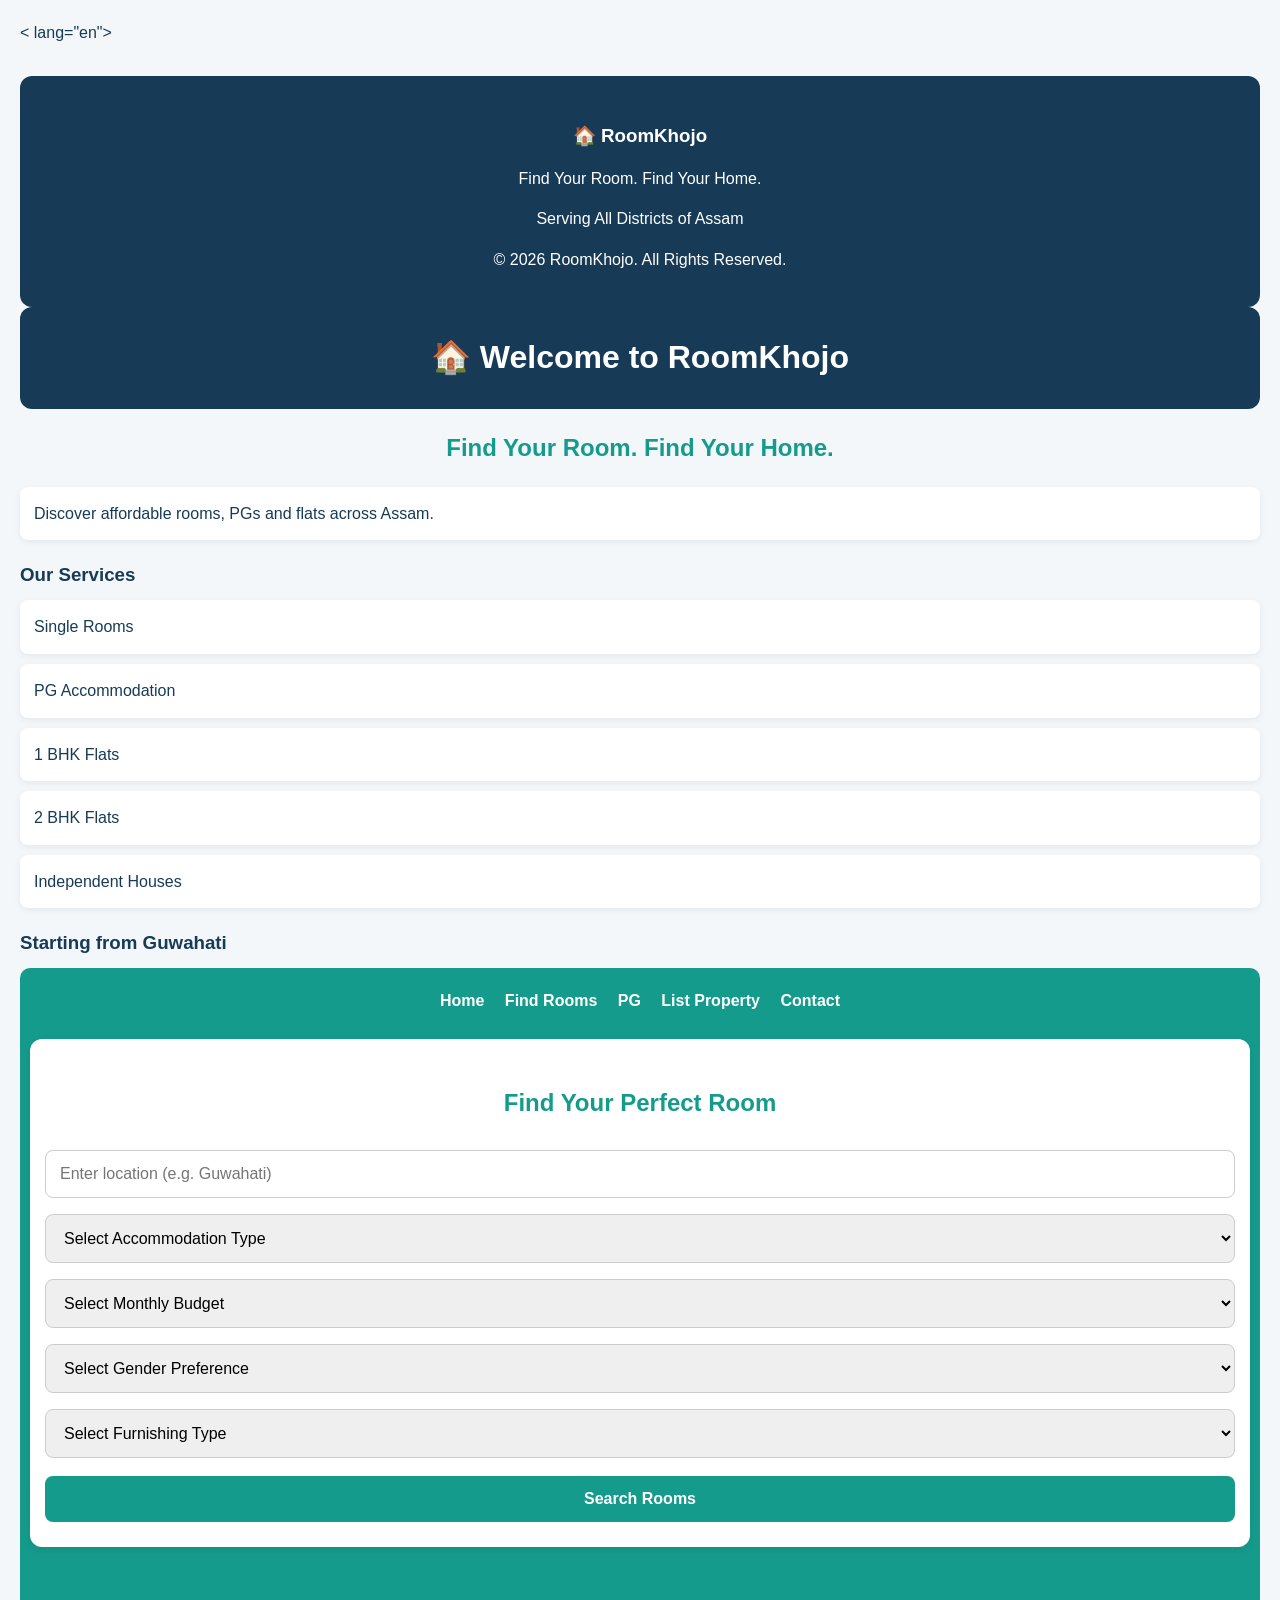
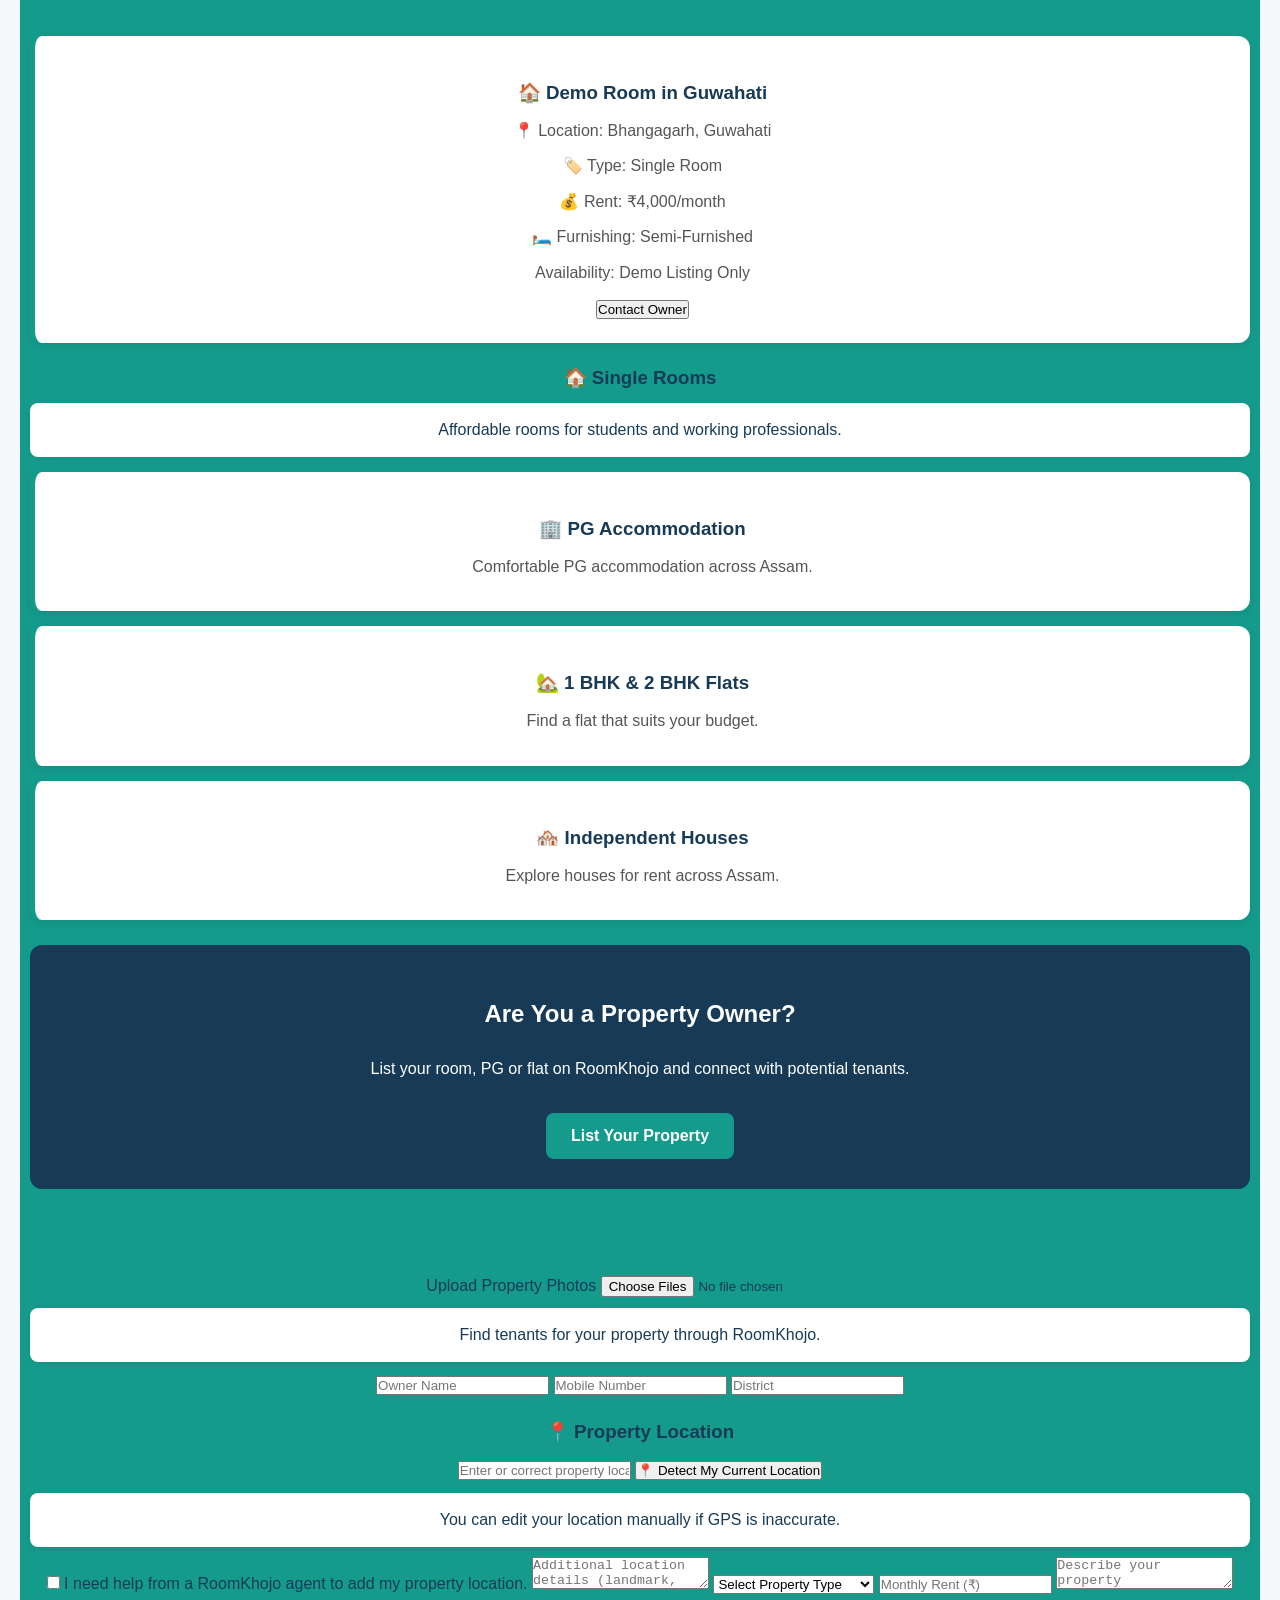
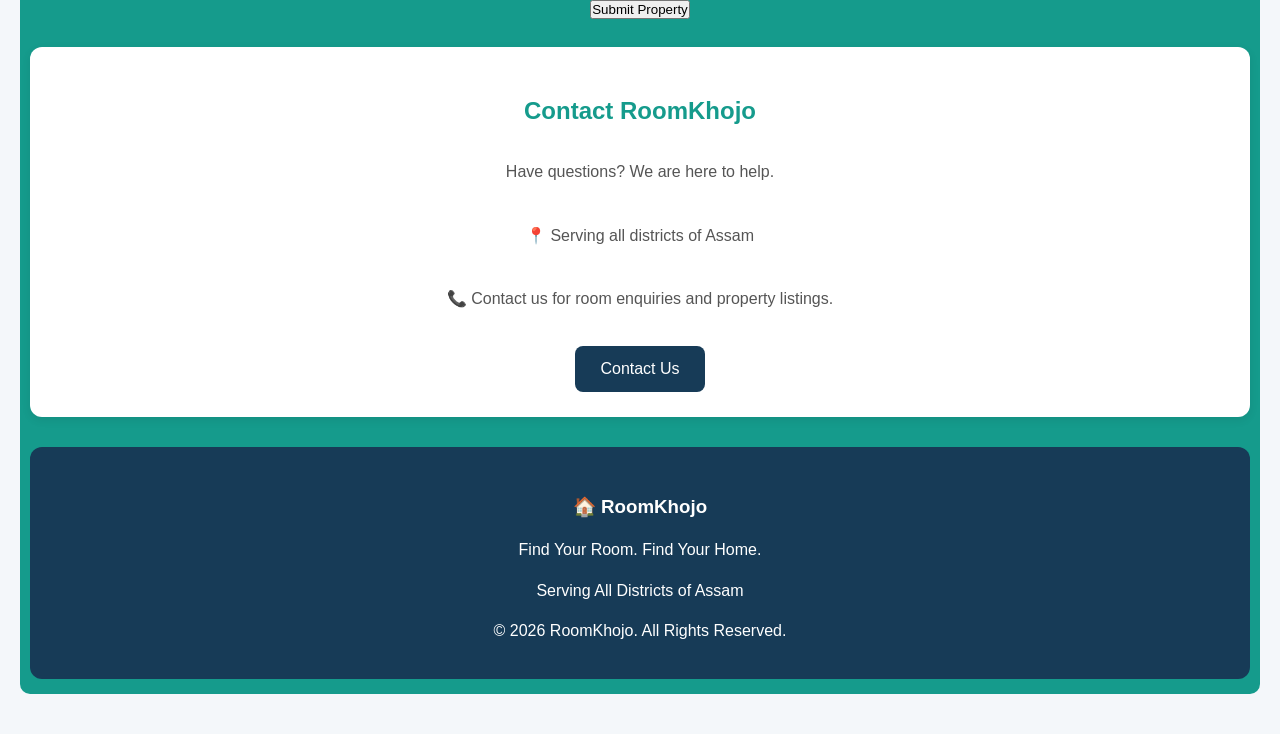
==== index.html @ 1094bbc4 "Add files via upload" ====
<!DOCTYPE html>
< lang="en">

<head>
    <meta charset="UTF-8">
    <meta name="viewport"
    content="width=device-width, initial-scale=1.0">

    <title>RoomKhojo - Find Your Home</title>
<link rel="stylesheet" href="style.css">

</head>
<footer>
    <h3>🏠 RoomKhojo</h3>
    <p>Find Your Room. Find Your Home.</p>
    <p>Serving All Districts of Assam</p>
    <p>© 2026 RoomKhojo. All Rights Reserved.</p>
</footer>
<body>

    <h1>🏠 Welcome to RoomKhojo</h1>

    <h2>Find Your Room. Find Your Home.</h2>

    <p>
        Discover affordable rooms, PGs
        and flats across Assam.
    </p>

    <h3>Our Services</h3>

    <p>Single Rooms</p>
    <p>PG Accommodation</p>
    <p>1 BHK Flats</p>
    <p>2 BHK Flats</p>
    <p>Independent Houses</p>

    <h3>Starting from Guwahati</h3>

<nav>
    <a href="#">Home</a>
    <a href="#">Find Rooms</a>
    <a href="#">PG</a>
    <a href="#">List Property</a>
    <a href="#">Contact</a>

  <section class="search-box">

    <h2>Find Your Perfect Room</h2>

    <input type="text" placeholder="Enter location (e.g. Guwahati)">

    <select>
    <option value="">Select Accommodation Type</option>

    <optgroup label="Rooms">
        <option>Single Room</option>
        <option>Double Room</option>
    </optgroup>

    <optgroup label="Room Types">
        <option>1 RK</option>
        <option>2 RK</option>
        <option>1 BHK</option>
        <option>2 BHK</option>
        <option>3 BHK</option>
    </optgroup>

    <optgroup label="PG Accommodation">
        <option>PG - Single Occupancy</option>
        <option>PG - Double Sharing</option>
        <option>PG - Triple Sharing</option>
    </optgroup>

    <optgroup label="Other">
        <option>Independent House</option>
    </optgroup>
        
    </select>
    <select id="budget">
    <option value="">Select Monthly Budget</option>
    <option value="3000">Below ₹3,000</option>
    <option value="5000">₹3,000 – ₹5,000</option>
    <option value="8000">₹5,000 – ₹8,000</option>
    <option value="12000">₹8,000 – ₹12,000</option>
    <option value="15000">₹12,000 – ₹15,000</option>
    <option value="20000">Above ₹15,000</option>
    </select>
    <select id="gender">
    <option value="">Select Gender Preference</option>
    <option value="male">Male</option>
    <option value="female">Female</option>
    <option value="any">Any Gender</option>
    <option value="family">Family</option>
    </select>
    <select id="furnishing">
    <option value="">Select Furnishing Type</option>
    <option value="fully-furnished">Fully Furnished</option>
    <option value="semi-furnished">Semi Furnished</option>
    <option value="unfurnished">Unfurnished</option>
    </select>

    <button onclick="searchRooms()">Search Rooms</button>
<div id="searchResults">
    <button onclick="clearSearch()">Clear Search</button>
</div>
  </section>
  <section class="properties">

    <h2>Explore Properties</h2>

      <div class="property-card">

    <h3>🏠 Demo Room in Guwahati</h3>

    <p>📍 Location: Bhangagarh, Guwahati</p>

    <p>🏷️ Type: Single Room</p>

    <p>💰 Rent: ₹4,000/month</p>

    <p>🛏️ Furnishing: Semi-Furnished</p>

    <p>Availability: Demo Listing Only</p>

    <button onclick="alert('Demo property: Enquiry feature coming soon!')">
        Contact Owner
    </button>

      </div>
        <h3>🏠 Single Rooms</h3>
        <p>Affordable rooms for students and working professionals.</p>
    </>

    <div class="property-card">
        <h3>🏢 PG Accommodation</h3>
        <p>Comfortable PG accommodation across Assam.</p>
    </div>

    <div class="property-card">
        <h3>🏡 1 BHK & 2 BHK Flats</h3>
        <p>Find a flat that suits your budget.</p>
    </div>

    <div class="property-card">
        <h3>🏘️ Independent Houses</h3>
        <p>Explore houses for rent across Assam.</p>
    </div>

  </section>
  <section class="owner-section">

    <h2>Are You a Property Owner?</h2>

    <p>List your room, PG or flat on RoomKhojo and connect with potential tenants.</p>

    <button onclick="alert('Thank you for your interest! Contact RoomKhojo to list your property.')">
        List Your Property
    </button>

  </section>
  <section class="listing-form">

    <h2>List Your Property</h2>
    <label>Upload Property Photos</label>

<input
    type="file"
    id="propertyPhotos"
    accept="image/*"
    multiple
>

<div id="imagePreview"></div>

    <p>Find tenants for your property through RoomKhojo.</p>

    <input type="text" placeholder="Owner Name">

    <input type="tel" placeholder="Mobile Number">

    <input type="text" placeholder="District">

    <h3>📍 Property Location</h3>

<input
    type="text"
    id="propertyLocation"
    placeholder="Enter or correct property location"
>

<button type="button" onclick="getOwnerLocation()">
    📍 Detect My Current Location
</button>

<p id="locationStatus">
    You can edit your location manually if GPS is inaccurate.
</p>

<label>
    <input type="checkbox" id="agentHelp">
    I need help from a RoomKhojo agent to add my property location.
</label>

<textarea
    id="locationNote"
    placeholder="Additional location details (landmark, road, nearby place)"
></textarea>

    <select>
        <option value="">Select Property Type</option>
        <option>Single Room</option>
        <option>Double Room</option>
        <option>1 RK</option>
        <option>2 RK</option>
        <option>1 BHK</option>
        <option>2 BHK</option>
        <option>PG - Single Occupancy</option>
        <option>PG - Double Sharing</option>
        <option>PG - Triple Sharing</option>
        <option>Independent House</option>
    </select>

    <input type="number" placeholder="Monthly Rent (₹)">

    <textarea placeholder="Describe your property"></textarea>

    <button type="button" onclick="alert('Property submission feature coming soon!')">
        Submit Property
    </button>

  </section>
  <section class="contact-section">

    <h2>Contact RoomKhojo</h2>

    <p>Have questions? We are here to help.</p>

    <p>📍 Serving all districts of Assam</p>

    <p>📞 Contact us for room enquiries and property listings.</p>

    <button onclick="alert('Contact details coming soon!')">
        Contact Us
    </button>

  </section>
  <footer>
    <h3>🏠 RoomKhojo</h3>
    <p>Find Your Room. Find Your Home.</p>
    <p>Serving All Districts of Assam</p>
    <p>© 2026 RoomKhojo. All Rights Reserved.</p>
</footer>

<script>

function searchRooms() {

    let location = document.querySelector('.search-box input').value;
    let type = document.querySelector('.search-box select').value;
    let budget = document.getElementById('budget').value;
    let gender = document.getElementById('gender').value;
    let furnishing = document.getElementById('furnishing').value;

    if (location.trim() === "") {
        alert("Please enter a location!");
        return;
    }

    document.getElementById("searchResults").style.display = "block";

document.getElementById("searchResults").innerHTML =
        "<h3>Search Request Received!</h3>" +
        "<p>Location: " + location + "</p>" +
        "<p>Property Type: " + (type || "Any") + "</p>" +
        "<p>Budget: " + (budget || "Any") + "</p>" +
        "<p>Gender: " + (gender || "Any") + "</p>" +
        "<p>Furnishing: " + (furnishing || "Any") + "</p>" +
        "<p>RoomKhojo is preparing your search.</p>";
}
  function clearSearch() {
    document.getElementById("searchResults").innerHTML = "";
    document.getElementById("searchResults").style.display = "none";
}

// Photo Upload System
let selectedPhotos = [];

const photoInput = document.getElementById("propertyPhotos");
const preview = document.getElementById("imagePreview");

photoInput.addEventListener("change", function() {

    const newFiles = Array.from(photoInput.files);
alert("Selected photos: " + newFiles.length);
    if (selectedPhotos.length + newFiles.length > 5) {
        alert("You can upload a maximum of 5 photos!");

        const dataTransfer = new DataTransfer();

        selectedPhotos.forEach(function(photo) {
            dataTransfer.items.add(photo);
        });

        photoInput.files = dataTransfer.files;
        return;
    }

    selectedPhotos = selectedPhotos.concat(newFiles);

    const dataTransfer = new DataTransfer();

    selectedPhotos.forEach(function(photo) {
        dataTransfer.items.add(photo);
    });

    photoInput.files = dataTransfer.files;

    showPhotoPreview();
});

function showPhotoPreview() {

    preview.innerHTML = "";

    selectedPhotos.forEach(function(file, index) {

        const reader = new FileReader();

        reader.onload = function(e) {

            const container = document.createElement("div");
            container.style.display = "inline-block";
            container.style.margin = "5px";

            const img = document.createElement("img");
            img.src = e.target.result;
            img.style.width = "100px";
            img.style.height = "100px";
            img.style.objectFit = "cover";
            img.style.borderRadius = "8px";

            const button = document.createElement("button");
            button.textContent = "Remove";
            button.type = "button";

            button.onclick = function() {

                selectedPhotos.splice(index, 1);

                const dataTransfer = new DataTransfer();

                selectedPhotos.forEach(function(photo) {
                    dataTransfer.items.add(photo);
                });

                photoInput.files = dataTransfer.files;

                showPhotoPreview();
            };

            container.appendChild(img);
            container.appendChild(button);

            preview.appendChild(container);
        };

        reader.readAsDataURL(file);
    });
}
  function getOwnerLocation() {

    const locationInput = document.getElementById("propertyLocation");
    const status = document.getElementById("locationStatus");

    if (!navigator.geolocation) {
        status.textContent = "GPS is not supported by your browser.";
        return;
    }

    status.textContent = "Detecting your current location...";

    navigator.geolocation.getCurrentPosition(

        function(position) {

            const latitude = position.coords.latitude;
            const longitude = position.coords.longitude;

            locationInput.value =
                "Latitude: " + latitude +
                ", Longitude: " + longitude;

            status.textContent =
                "Location detected successfully! You can edit it manually.";

        },

        function() {
            status.textContent =
                "Unable to detect location. Please enter it manually.";

        },

        {
            enableHighAccuracy: true,
            timeout: 15000,
            maximumAge: 0
        }
    );
  }
</script>
</body>
</html>
---- style.css ----
* {
    margin: 0;
    padding: 0;
    box-sizing: border-box;
}

body {
    font-family: Arial, sans-serif;
    background: #f4f7fa;
    color: #173b57;
    padding: 20px;
    line-height: 1.6;
}

h1 {
    background: #173b57;
    color: white;
    padding: 25px 15px;
    text-align: center;
    border-radius: 12px;
    margin-bottom: 20px;
}

h2 {
    color: #159b8c;
    text-align: center;
    margin: 20px 0;
}

h3 {
    margin: 20px 0 10px;
}

p {
    background: white;
    padding: 14px;
    margin: 10px 0;
    border-radius: 8px;
    box-shadow: 0 2px 6px #00000010;
}
nav {
    background: #159b8c;
    padding: 15px 10px;
    text-align: center;
    border-radius: 10px;
    margin-bottom: 20px;
}

nav a {
    color: white;
    text-decoration: none;
    font-weight: bold;
    display: inline-block;
    margin: 5px 8px;
}
.search-box {
    background: white;
    padding: 25px 15px;
    margin: 20px 0;
    border-radius: 12px;
    text-align: center;
    box-shadow: 0 3px 10px #00000015;
}

.search-box h2 {
    margin-bottom: 20px;
}

.search-box input,
.search-box select {
    width: 100%;
    padding: 14px;
    margin: 8px 0;
    border: 1px solid #ccc;
    border-radius: 8px;
    font-size: 16px;
}

.search-box button {
    width: 100%;
    padding: 14px;
    margin-top: 10px;
    background: #159b8c;
    color: white;
    border: none;
    border-radius: 8px;
    font-size: 16px;
    font-weight: bold;
}
.properties {
    margin-top: 30px;
}

.properties h2 {
    text-align: center;
    margin-bottom: 20px;
}

.property-card {
    background: white;
    padding: 22px;
    margin: 15px 0;
    border-radius: 12px;
    box-shadow: 0 3px 10px #00000015;
    border-left: 5px solid #159b8c;
}

.property-card h3 {
    color: #173b57;
    margin-bottom: 8px;
}

.property-card p {
    color: #555;
    box-shadow: none;
    padding: 0;
}
.owner-section {
    background: #173b57;
    color: white;
    padding: 30px 20px;
    margin: 25px 0;
    border-radius: 12px;
    text-align: center;
}

.owner-section h2 {
    color: white;
    margin-bottom: 12px;
}

.owner-section p {
    background: transparent;
    color: white;
    box-shadow: none;
    padding: 10px 0;
}

.owner-section button {
    background: #159b8c;
    color: white;
    padding: 14px 25px;
    border: none;
    border-radius: 8px;
    font-size: 16px;
    font-weight: bold;
    margin-top: 12px;
}
.contact-section {
    background: white;
    padding: 25px 20px;
    margin: 25px 0;
    border-radius: 12px;
    text-align: center;
    box-shadow: 0 3px 10px #00000015;
}

.contact-section h2 {
    color: #159b8c;
    margin-bottom: 15px;
}

.contact-section p {
    color: #555;
    box-shadow: none;
}

.contact-section button {
    background: #173b57;
    color: white;
    padding: 14px 25px;
    border: none;
    border-radius: 8px;
    font-size: 16px;
    margin-top: 10px;
}
footer {
    background: #173b57;
    color: white;
    text-align: center;
    padding: 25px 15px;
    margin-top: 30px;
    border-radius: 12px;
}

footer h3 {
    color: white;
    margin-bottom: 10px;
}

footer p {
    background: transparent;
    color: white;
    box-shadow: none;
    padding: 5px;
    margin: 5px;
}
@media (max-width: 600px) {

    body {
        padding: 10px;
    }

    h1 {
        font-size: 24px;
    }

    nav a {
        font-size: 14px;
        margin: 6px;
    }

    .search-box,
    .property-card,
    .owner-section,
    .contact-section {
        padding: 18px 12px;
    }

    .search-box h2 {
        font-size: 21px;
    }

}
#searchResults {
    background: #e8f8f5;
    border: 1px solid #159b8c;
    padding: 18px;
    margin-top: 20px;
    border-radius: 12px;
    display: none;
}

#searchResults h3 {
    color: #159b8c;
}

#searchResults p {
    background: transparent;
    box-shadow: none;
    padding: 5px;
}
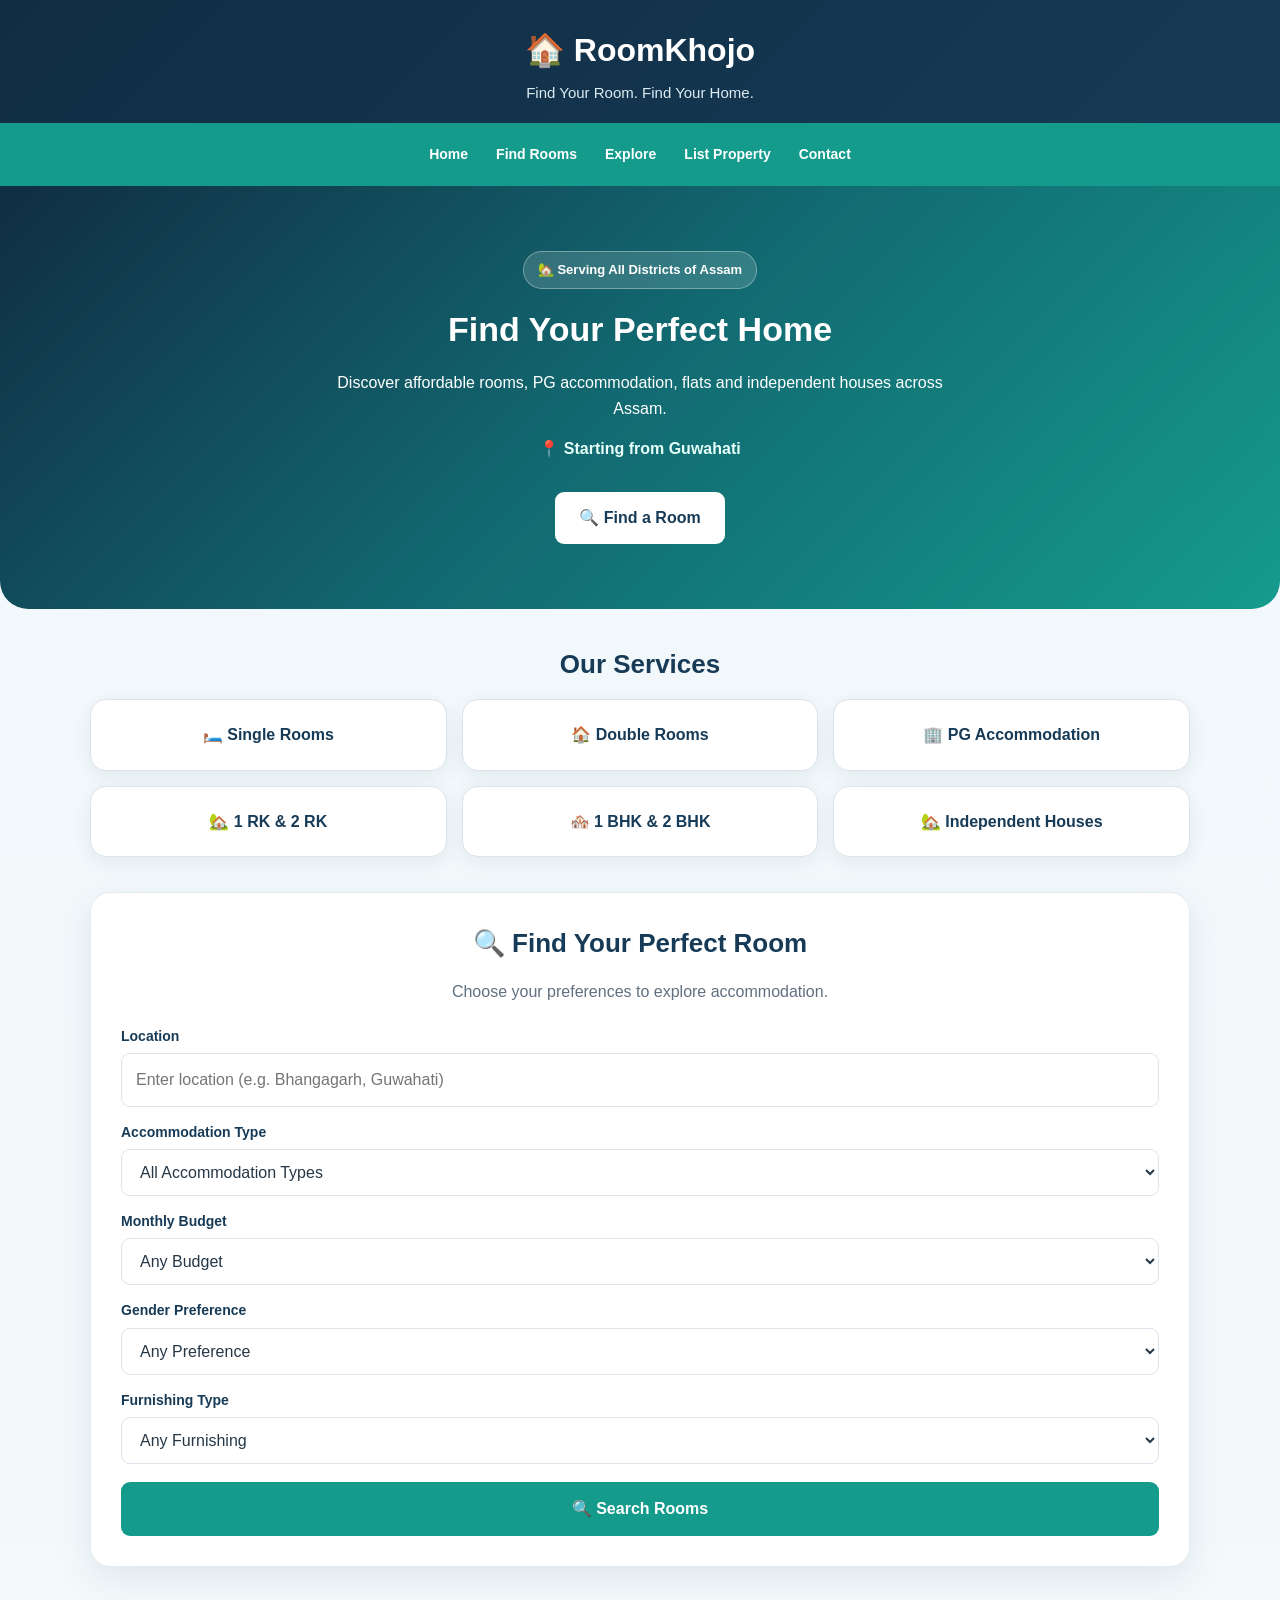
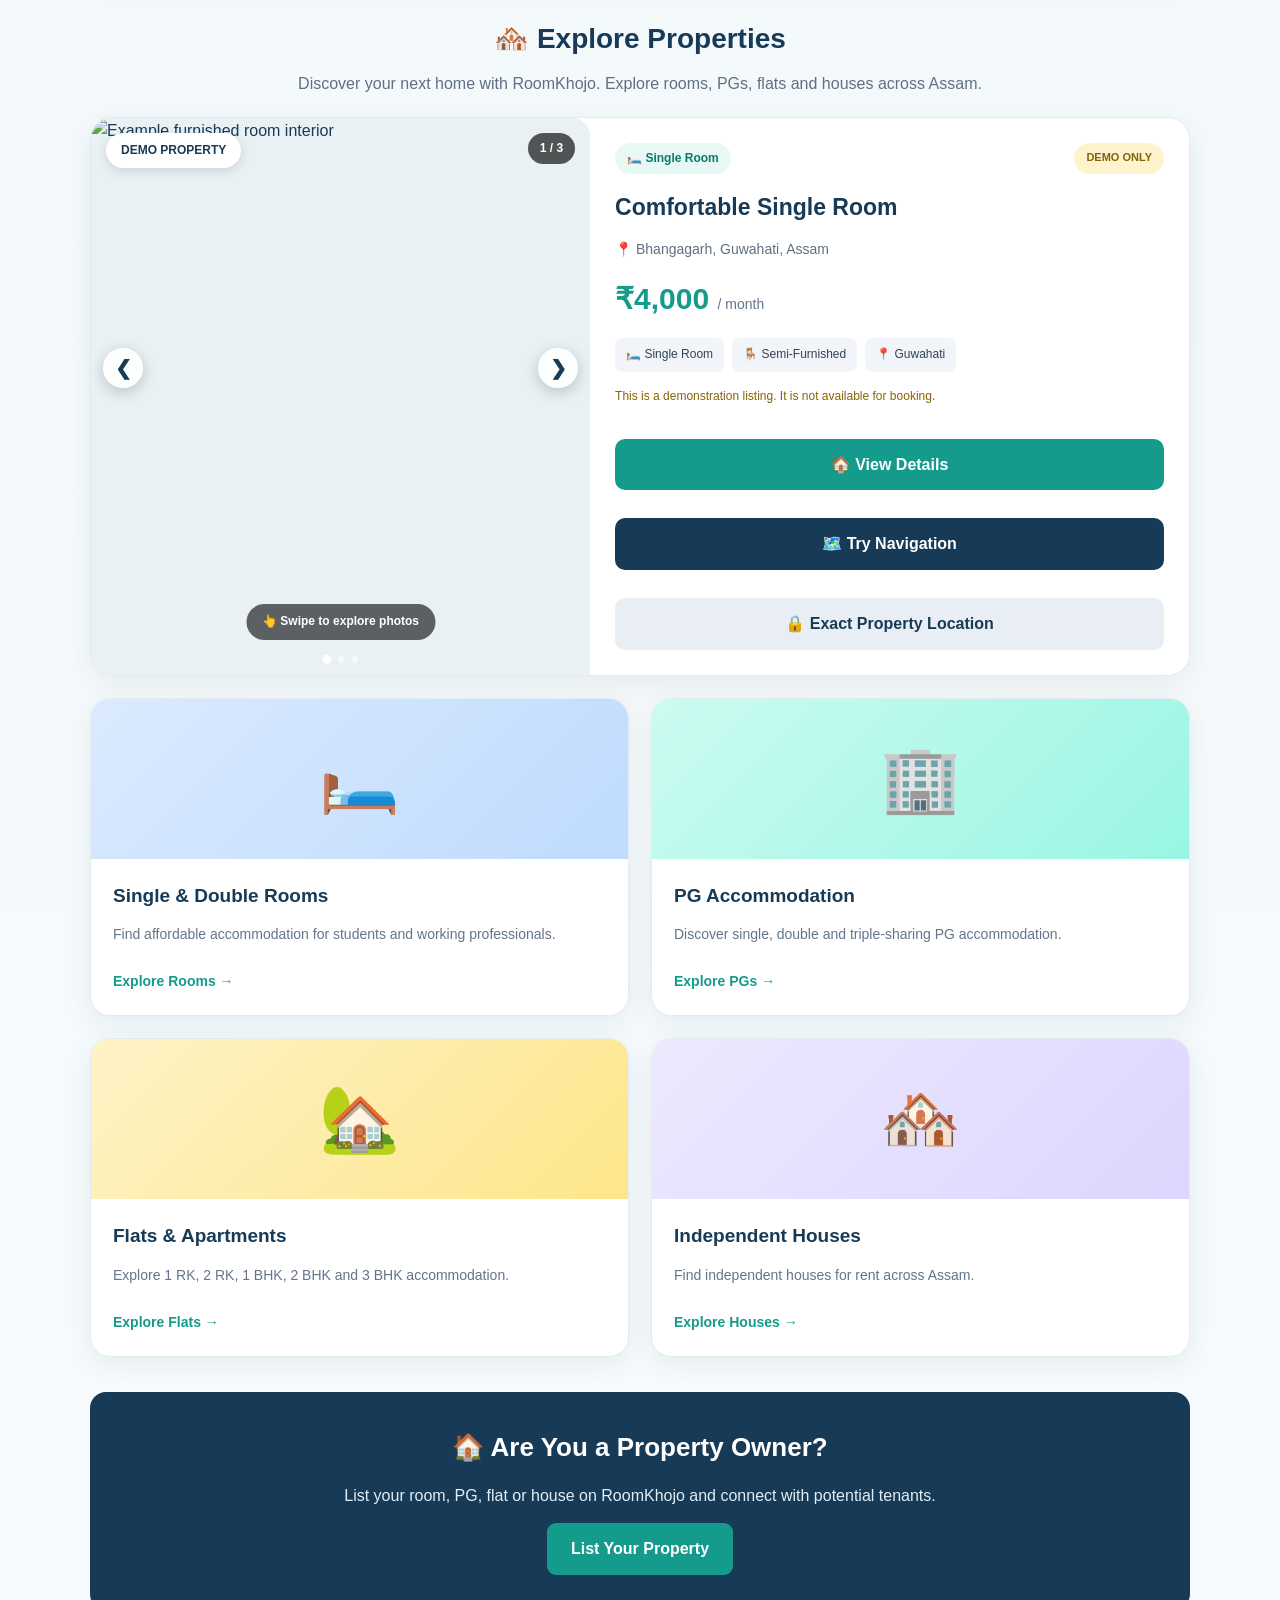
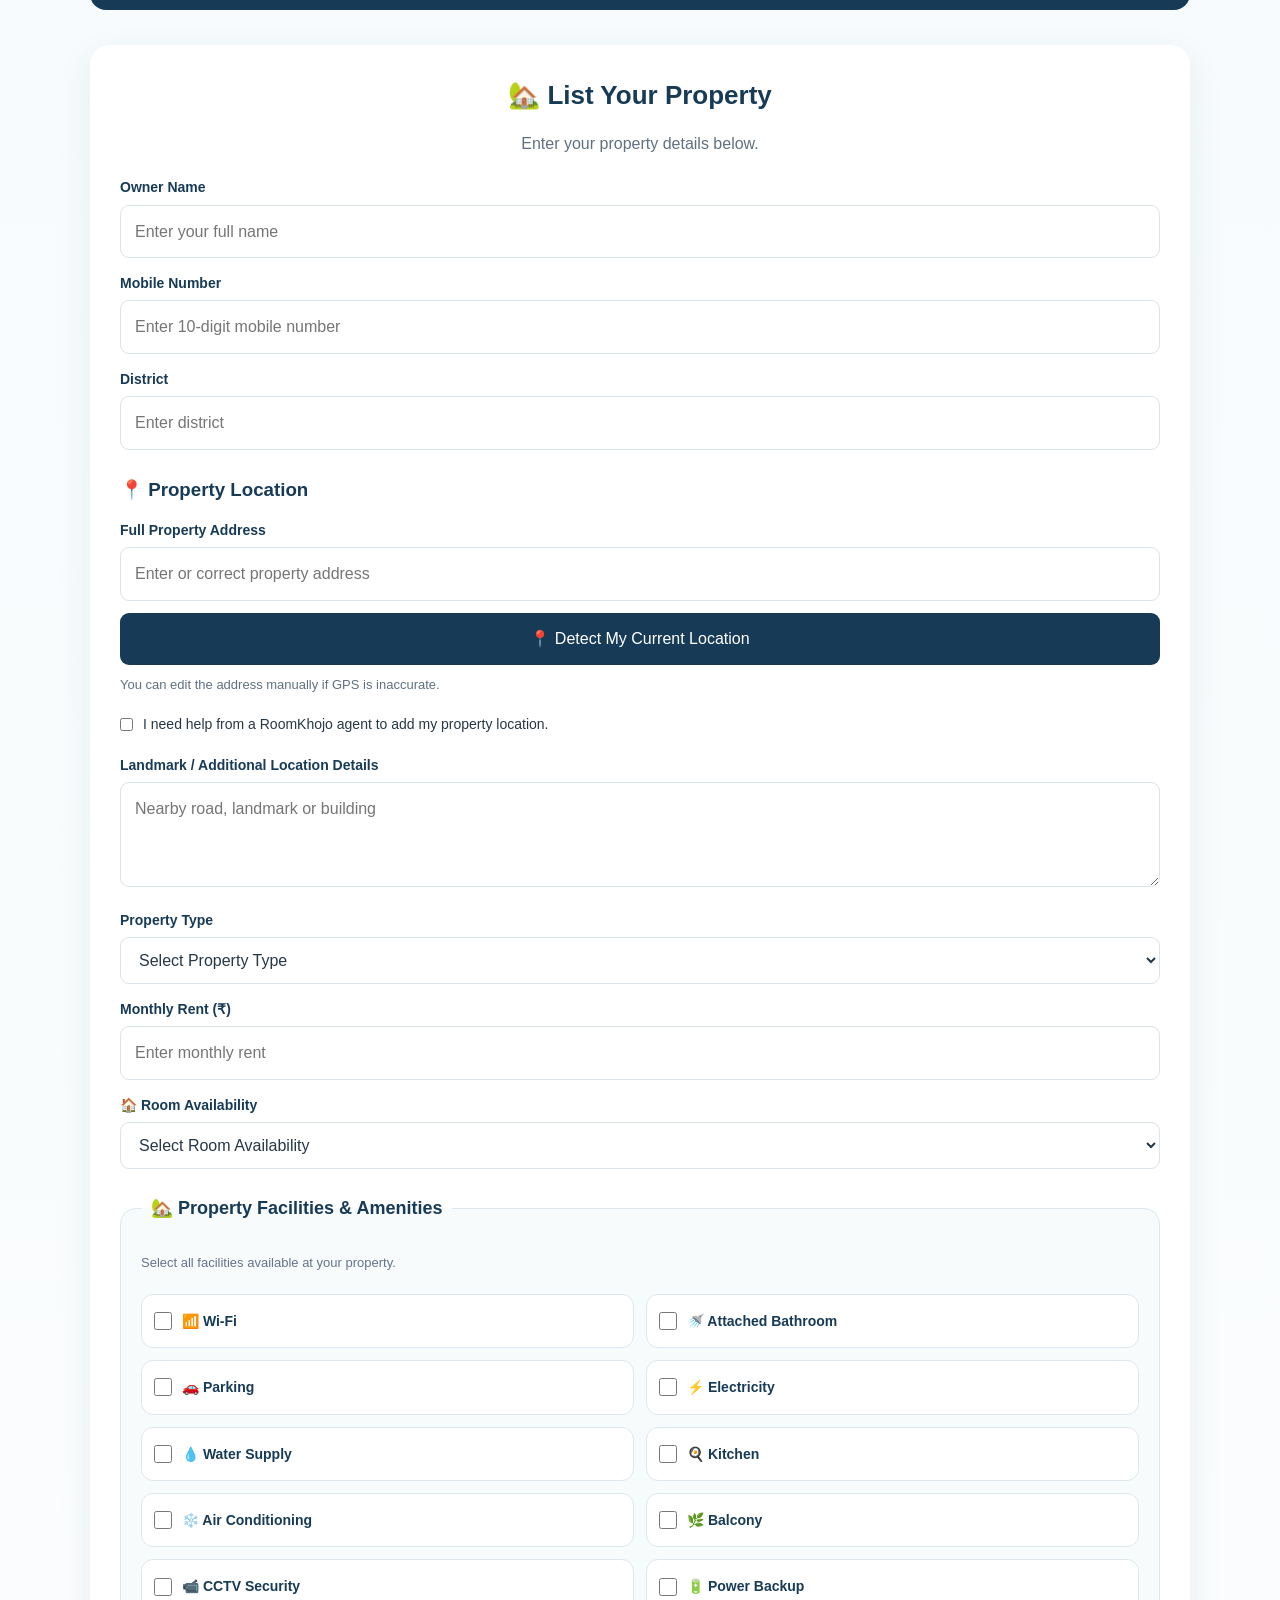
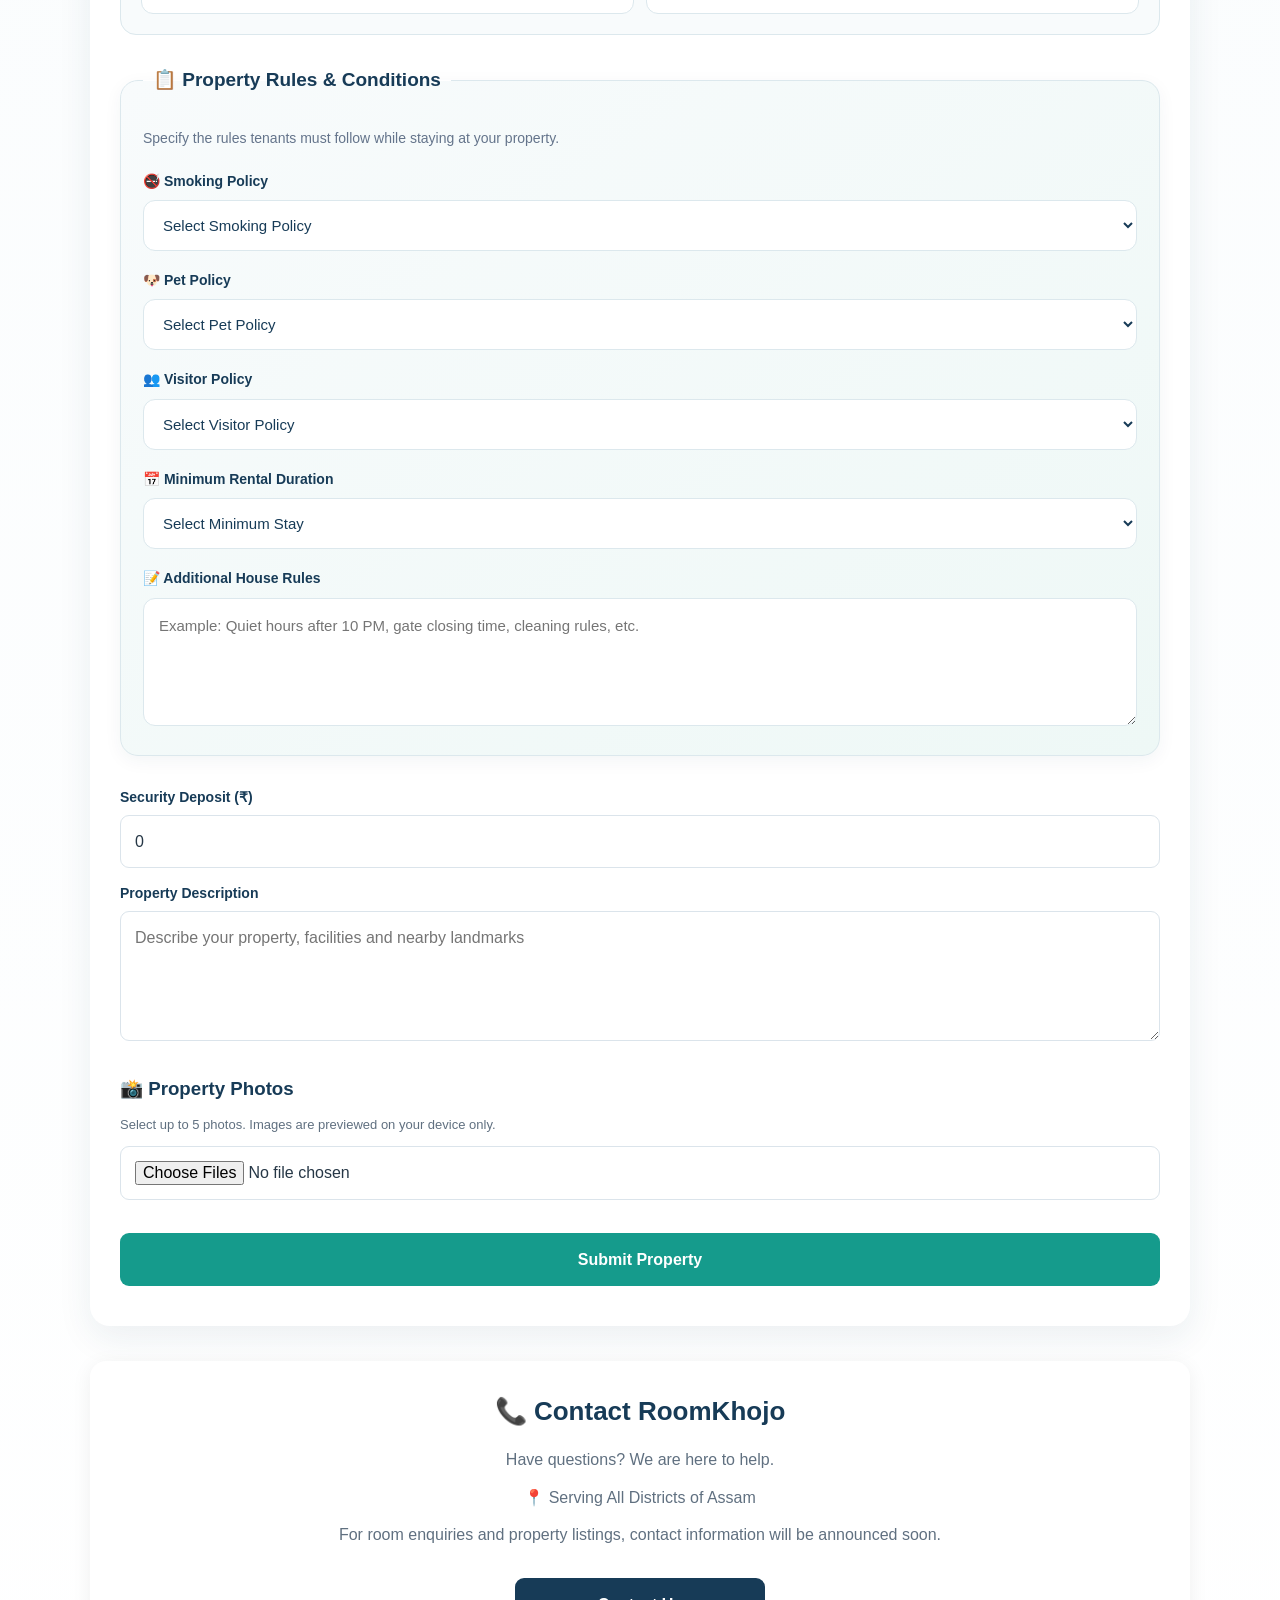
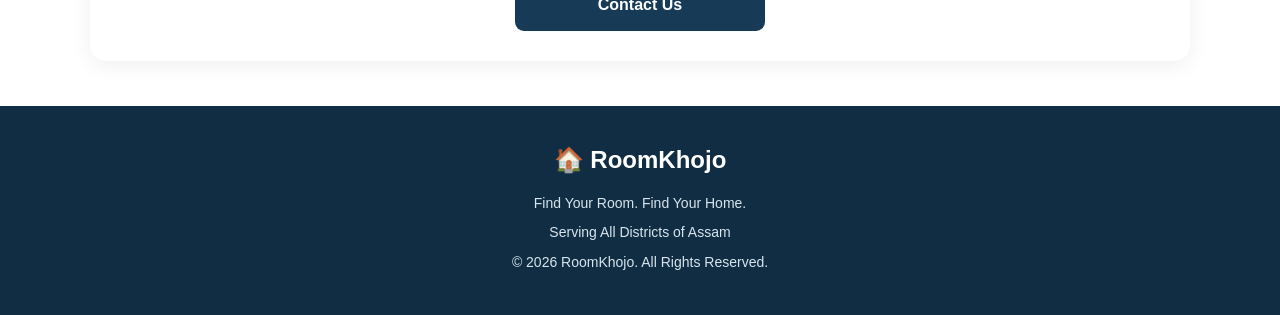
==== commit f6828acb: "Add files via upload" ====
--- a/index.html
+++ b/index.html
@@ -1,213 +1,496 @@
 <!DOCTYPE html>
-< lang="en">
-
+<html lang="en">
 <head>
-    <meta charset="UTF-8">
-    <meta name="viewport"
-    content="width=device-width, initial-scale=1.0">
-
-    <title>RoomKhojo - Find Your Home</title>
-<link rel="stylesheet" href="style.css">
-
+  <meta charset="UTF-8">
+  <meta name="viewport" content="width=device-width, initial-scale=1.0">
+  <meta name="description" content="Find rooms, PG accommodation, flats and houses for rent across Assam with RoomKhojo.">
+  <title>RoomKhojo - Find Your Room. Find Your Home.</title>
+  <link rel="stylesheet" href="style.css">
 </head>
-<footer>
-    <h3>🏠 RoomKhojo</h3>
+
+<body>
+
+<header id="home" class="site-header">
+  <div class="brand">
+    <h1>🏠 RoomKhojo</h1>
     <p>Find Your Room. Find Your Home.</p>
-    <p>Serving All Districts of Assam</p>
-    <p>© 2026 RoomKhojo. All Rights Reserved.</p>
-</footer>
-<body>
-
-    <h1>🏠 Welcome to RoomKhojo</h1>
-
-    <h2>Find Your Room. Find Your Home.</h2>
+  </div>
+
+  <nav aria-label="Main navigation">
+    <a href="#home">Home</a>
+    <a href="#find-rooms">Find Rooms</a>
+    <a href="#properties">Explore</a>
+    <a href="#list-property">List Property</a>
+    <a href="#contact">Contact</a>
+  </nav>
+</header>
+
+<main>
+
+  <section class="hero">
+    <span class="badge">🏡 Serving All Districts of Assam</span>
+
+    <h2>Find Your Perfect Home</h2>
 
     <p>
-        Discover affordable rooms, PGs
-        and flats across Assam.
+      Discover affordable rooms, PG accommodation,
+      flats and independent houses across Assam.
     </p>
 
-    <h3>Our Services</h3>
-
-    <p>Single Rooms</p>
-    <p>PG Accommodation</p>
-    <p>1 BHK Flats</p>
-    <p>2 BHK Flats</p>
-    <p>Independent Houses</p>
-
-    <h3>Starting from Guwahati</h3>
-
-<nav>
-    <a href="#">Home</a>
-    <a href="#">Find Rooms</a>
-    <a href="#">PG</a>
-    <a href="#">List Property</a>
-    <a href="#">Contact</a>
-
-  <section class="search-box">
-
-    <h2>Find Your Perfect Room</h2>
-
-    <input type="text" placeholder="Enter location (e.g. Guwahati)">
-
-    <select>
-    <option value="">Select Accommodation Type</option>
-
-    <optgroup label="Rooms">
-        <option>Single Room</option>
-        <option>Double Room</option>
-    </optgroup>
-
-    <optgroup label="Room Types">
-        <option>1 RK</option>
-        <option>2 RK</option>
-        <option>1 BHK</option>
-        <option>2 BHK</option>
-        <option>3 BHK</option>
-    </optgroup>
-
-    <optgroup label="PG Accommodation">
-        <option>PG - Single Occupancy</option>
-        <option>PG - Double Sharing</option>
-        <option>PG - Triple Sharing</option>
-    </optgroup>
-
-    <optgroup label="Other">
-        <option>Independent House</option>
-    </optgroup>
-        
+    <p class="hero-highlight">
+      📍 Starting from Guwahati
+    </p>
+
+    <a href="#find-rooms" class="primary-link">
+      🔍 Find a Room
+    </a>
+  </section>
+
+  <section class="services" aria-labelledby="services-title">
+    <h2 id="services-title">Our Services</h2>
+
+    <div class="service-grid">
+      <div class="service-card">🛏️ Single Rooms</div>
+      <div class="service-card">🏠 Double Rooms</div>
+      <div class="service-card">🏢 PG Accommodation</div>
+      <div class="service-card">🏡 1 RK & 2 RK</div>
+      <div class="service-card">🏘️ 1 BHK & 2 BHK</div>
+      <div class="service-card">🏡 Independent Houses</div>
+    </div>
+  </section>
+
+  <section id="find-rooms" class="search-box">
+    <h2>🔍 Find Your Perfect Room</h2>
+    <p class="section-intro">
+      Choose your preferences to explore accommodation.
+    </p>
+
+    <label for="searchLocation">Location</label>
+    <input
+      type="text"
+      id="searchLocation"
+      placeholder="Enter location (e.g. Bhangagarh, Guwahati)"
+      autocomplete="address-level2"
+    >
+
+    <label for="accommodationType">Accommodation Type</label>
+    <select id="accommodationType">
+      <option value="">All Accommodation Types</option>
+
+      <optgroup label="Rooms">
+        <option value="Single Room">Single Room</option>
+        <option value="Double Room">Double Room</option>
+      </optgroup>
+
+      <optgroup label="Room Types">
+        <option value="1 RK">1 RK</option>
+        <option value="2 RK">2 RK</option>
+        <option value="1 BHK">1 BHK</option>
+        <option value="2 BHK">2 BHK</option>
+        <option value="3 BHK">3 BHK</option>
+      </optgroup>
+
+      <optgroup label="PG Accommodation">
+        <option value="PG - Single Occupancy">PG - Single Occupancy</option>
+        <option value="PG - Double Sharing">PG - Double Sharing</option>
+        <option value="PG - Triple Sharing">PG - Triple Sharing</option>
+      </optgroup>
+
+      <optgroup label="Other">
+        <option value="Independent House">Independent House</option>
+      </optgroup>
     </select>
+
+    <label for="budget">Monthly Budget</label>
     <select id="budget">
-    <option value="">Select Monthly Budget</option>
-    <option value="3000">Below ₹3,000</option>
-    <option value="5000">₹3,000 – ₹5,000</option>
-    <option value="8000">₹5,000 – ₹8,000</option>
-    <option value="12000">₹8,000 – ₹12,000</option>
-    <option value="15000">₹12,000 – ₹15,000</option>
-    <option value="20000">Above ₹15,000</option>
+      <option value="">Any Budget</option>
+      <option value="below3000">Below ₹3,000</option>
+      <option value="3000-5000">₹3,000 – ₹5,000</option>
+      <option value="5000-8000">₹5,000 – ₹8,000</option>
+      <option value="8000-12000">₹8,000 – ₹12,000</option>
+      <option value="12000-15000">₹12,000 – ₹15,000</option>
+      <option value="above15000">Above ₹15,000</option>
     </select>
+
+    <label for="gender">Gender Preference</label>
     <select id="gender">
-    <option value="">Select Gender Preference</option>
-    <option value="male">Male</option>
-    <option value="female">Female</option>
-    <option value="any">Any Gender</option>
-    <option value="family">Family</option>
+      <option value="">Any Preference</option>
+      <option value="male">Male</option>
+      <option value="female">Female</option>
+      <option value="any">Any Gender</option>
+      <option value="family">Family</option>
     </select>
+
+    <label for="furnishing">Furnishing Type</label>
     <select id="furnishing">
-    <option value="">Select Furnishing Type</option>
-    <option value="fully-furnished">Fully Furnished</option>
-    <option value="semi-furnished">Semi Furnished</option>
-    <option value="unfurnished">Unfurnished</option>
+      <option value="">Any Furnishing</option>
+      <option value="fully-furnished">Fully Furnished</option>
+      <option value="semi-furnished">Semi Furnished</option>
+      <option value="unfurnished">Unfurnished</option>
     </select>
 
-    <button onclick="searchRooms()">Search Rooms</button>
-<div id="searchResults">
-    <button onclick="clearSearch()">Clear Search</button>
+    <button type="button" onclick="searchRooms()">
+      🔍 Search Rooms
+    </button>
+
+    <div id="searchResults" aria-live="polite"></div>
+  </section>
+
+  <!-- PREMIUM PROPERTY LISTINGS -->
+
+<section id="properties" class="properties">
+
+    <h2>🏘️ Explore Properties</h2>
+
+    <p class="section-intro">
+        Discover your next home with RoomKhojo.
+        Explore rooms, PGs, flats and houses across Assam.
+    </p>
+
+    <div class="property-grid">
+
+        <!-- FEATURED DEMO PROPERTY -->
+
+        <article class="property-card featured-property">
+
+            <!-- ROOMKHOJO PREMIUM PHOTO GALLERY -->
+
+<div class="property-gallery">
+
+    <span class="gallery-badge">
+        DEMO PROPERTY
+    </span>
+
+    <div class="gallery-track" id="demoGallery">
+
+        <!-- PHOTO 1 -->
+        <div class="gallery-slide">
+            <img
+                src="https://images.unsplash.com/photo-1522708323590-d24dbb6b0267?auto=format&fit=crop&w=900&q=75"
+                alt="Example furnished room interior"
+                loading="lazy"
+            >
+        </div>
+
+        <!-- PHOTO 2 -->
+        <div class="gallery-slide">
+            <img
+                src="https://images.unsplash.com/photo-1484154218962-a197022b5858?auto=format&fit=crop&w=900&q=75"
+                alt="Example apartment interior"
+                loading="lazy"
+            >
+        </div>
+
+        <!-- PHOTO 3 -->
+        <div class="gallery-slide">
+            <img
+                src="https://images.unsplash.com/photo-1505693416388-ac5ce068fe85?auto=format&fit=crop&w=900&q=75"
+                alt="Example bedroom interior"
+                loading="lazy"
+            >
+        </div>
+
+    </div> 
+  <!-- PREMIUM PHOTO CONTROLS -->
+
+<button
+    type="button"
+    class="gallery-arrow gallery-prev"
+    onclick="slideGallery(-1)"
+    aria-label="Previous property photo"
+>
+    ❮
+</button>
+
+<button
+    type="button"
+    class="gallery-arrow gallery-next"
+    onclick="slideGallery(1)"
+    aria-label="Next property photo"
+>
+    ❯
+</button>
+
+<div class="gallery-counter" id="galleryCounter">
+    1 / 3
 </div>
+
+    <div class="gallery-hint">
+        👆 Swipe to explore photos
+    </div>
+
+    <div class="gallery-dots">
+        <span></span>
+        <span></span>
+        <span></span>
+    </div>
+
+</div>
+
+            <div class="property-content">
+
+                <div class="property-top">
+
+                    <span class="property-type">
+                        🛏️ Single Room
+                    </span>
+
+                    <span class="availability-badge">
+                        DEMO ONLY
+                    </span>
+
+                </div>
+
+                <h3>Comfortable Single Room</h3>
+
+                <p class="property-location">
+                    📍 Bhangagarh, Guwahati, Assam
+                </p>
+
+                <div class="property-price">
+                    ₹4,000
+                    <span>/ month</span>
+                </div>
+
+                <div class="property-features">
+
+                    <span>🛏️ Single Room</span>
+
+                    <span>🪑 Semi-Furnished</span>
+
+                    <span>📍 Guwahati</span>
+
+                </div>
+
+                <p class="demo-notice">
+                    This is a demonstration listing.
+                    It is not available for booking.
+                </p>
+
+                <div class="property-actions">
+
+                    <button
+    type="button"
+    onclick="openPropertyDetails()"
+>
+    🏠 View Details
+                    </button>
+
+                    <button
+                        type="button"
+                        onclick="tryDemoDirections()"
+                        class="map-button"
+                    >
+                        🗺️ Try Navigation
+                    </button>
+
+                    <button
+                        type="button"
+                        onclick="requestPropertyVisit()"
+                        class="location-button"
+                    >
+                        🔒 Exact Property Location
+                    </button>
+
+                </div>
+
+            </div>
+
+        </article>
+
+
+        <!-- SINGLE ROOMS -->
+
+        <article class="property-card category-card">
+
+            <div class="category-image rooms-image">
+                🛏️
+            </div>
+
+            <div class="category-content">
+
+                <h3>Single & Double Rooms</h3>
+
+                <p>
+                    Find affordable accommodation
+                    for students and working professionals.
+                </p>
+
+                <span class="category-tag">
+                    Explore Rooms →
+                </span>
+
+            </div>
+
+        </article>
+
+
+        <!-- PG ACCOMMODATION -->
+
+        <article class="property-card category-card">
+
+            <div class="category-image pg-image">
+                🏢
+            </div>
+
+            <div class="category-content">
+
+                <h3>PG Accommodation</h3>
+
+                <p>
+                    Discover single, double and
+                    triple-sharing PG accommodation.
+                </p>
+
+                <span class="category-tag">
+                    Explore PGs →
+                </span>
+
+            </div>
+
+        </article>
+
+
+        <!-- FLATS -->
+
+        <article class="property-card category-card">
+
+            <div class="category-image flats-image">
+                🏡
+            </div>
+
+            <div class="category-content">
+
+                <h3>Flats & Apartments</h3>
+
+                <p>
+                    Explore 1 RK, 2 RK, 1 BHK,
+                    2 BHK and 3 BHK accommodation.
+                </p>
+
+                <span class="category-tag">
+                    Explore Flats →
+                </span>
+
+            </div>
+
+        </article>
+
+
+        <!-- INDEPENDENT HOUSES -->
+
+        <article class="property-card category-card">
+
+            <div class="category-image house-image">
+                🏘️
+            </div>
+
+            <div class="category-content">
+
+                <h3>Independent Houses</h3>
+
+                <p>
+                    Find independent houses
+                    for rent across Assam.
+                </p>
+
+                <span class="category-tag">
+                    Explore Houses →
+                </span>
+
+            </div>
+
+        </article>
+
+    </div>
+
+</section>
+
+  <section class="owner-section">
+    <h2>🏠 Are You a Property Owner?</h2>
+
+    <p>
+      List your room, PG, flat or house on RoomKhojo
+      and connect with potential tenants.
+    </p>
+
+    <a href="#list-property" class="primary-link">
+      List Your Property
+    </a>
   </section>
-  <section class="properties">
-
-    <h2>Explore Properties</h2>
-
-      <div class="property-card">
-
-    <h3>🏠 Demo Room in Guwahati</h3>
-
-    <p>📍 Location: Bhangagarh, Guwahati</p>
-
-    <p>🏷️ Type: Single Room</p>
-
-    <p>💰 Rent: ₹4,000/month</p>
-
-    <p>🛏️ Furnishing: Semi-Furnished</p>
-
-    <p>Availability: Demo Listing Only</p>
-
-    <button onclick="alert('Demo property: Enquiry feature coming soon!')">
-        Contact Owner
-    </button>
-
-      </div>
-        <h3>🏠 Single Rooms</h3>
-        <p>Affordable rooms for students and working professionals.</p>
-    </>
-
-    <div class="property-card">
-        <h3>🏢 PG Accommodation</h3>
-        <p>Comfortable PG accommodation across Assam.</p>
-    </div>
-
-    <div class="property-card">
-        <h3>🏡 1 BHK & 2 BHK Flats</h3>
-        <p>Find a flat that suits your budget.</p>
-    </div>
-
-    <div class="property-card">
-        <h3>🏘️ Independent Houses</h3>
-        <p>Explore houses for rent across Assam.</p>
-    </div>
-
-  </section>
-  <section class="owner-section">
-
-    <h2>Are You a Property Owner?</h2>
-
-    <p>List your room, PG or flat on RoomKhojo and connect with potential tenants.</p>
-
-    <button onclick="alert('Thank you for your interest! Contact RoomKhojo to list your property.')">
-        List Your Property
-    </button>
-
-  </section>
-  <section class="listing-form">
-
-    <h2>List Your Property</h2>
-    <label>Upload Property Photos</label>
-
-<input
-    type="file"
-    id="propertyPhotos"
-    accept="image/*"
-    multiple
->
-
-<div id="imagePreview"></div>
-
-    <p>Find tenants for your property through RoomKhojo.</p>
-
-    <input type="text" placeholder="Owner Name">
-
-    <input type="tel" placeholder="Mobile Number">
-
-    <input type="text" placeholder="District">
-
-    <h3>📍 Property Location</h3>
-
-<input
-    type="text"
-    id="propertyLocation"
-    placeholder="Enter or correct property location"
->
-
-<button type="button" onclick="getOwnerLocation()">
-    📍 Detect My Current Location
-</button>
-
-<p id="locationStatus">
-    You can edit your location manually if GPS is inaccurate.
-</p>
-
-<label>
-    <input type="checkbox" id="agentHelp">
-    I need help from a RoomKhojo agent to add my property location.
-</label>
-
-<textarea
-    id="locationNote"
-    placeholder="Additional location details (landmark, road, nearby place)"
-></textarea>
-
-    <select>
+
+  <section id="list-property" class="listing-form">
+    <h2>🏡 List Your Property</h2>
+
+    <p class="section-intro">
+      Enter your property details below.
+    </p>
+
+    <form id="propertyForm">
+
+      <label for="ownerName">Owner Name</label>
+      <input
+        type="text"
+        id="ownerName"
+        placeholder="Enter your full name"
+        required
+      >
+
+      <label for="ownerPhone">Mobile Number</label>
+      <input
+        type="tel"
+        id="ownerPhone"
+        placeholder="Enter 10-digit mobile number"
+        inputmode="numeric"
+        pattern="[0-9]{10}"
+        maxlength="10"
+        required
+      >
+
+      <label for="ownerDistrict">District</label>
+      <input
+        type="text"
+        id="ownerDistrict"
+        placeholder="Enter district"
+        required
+      >
+
+      <h3>📍 Property Location</h3>
+
+      <label for="propertyLocation">Full Property Address</label>
+      <input
+        type="text"
+        id="propertyLocation"
+        placeholder="Enter or correct property address"
+        required
+      >
+
+      <button
+        type="button"
+        class="secondary-button"
+        onclick="getOwnerLocation()"
+      >
+        📍 Detect My Current Location
+      </button>
+
+      <p id="locationStatus" class="help-text">
+        You can edit the address manually if GPS is inaccurate.
+      </p>
+
+      <label class="checkbox-label">
+        <input type="checkbox" id="agentHelp">
+        I need help from a RoomKhojo agent to add my property location.
+      </label>
+
+      <label for="locationNote">Landmark / Additional Location Details</label>
+      <textarea
+        id="locationNote"
+        placeholder="Nearby road, landmark or building"
+        rows="3"
+      ></textarea>
+
+      <label for="ownerPropertyType">Property Type</label>
+      <select id="ownerPropertyType" required>
         <option value="">Select Property Type</option>
         <option>Single Room</option>
         <option>Double Room</option>
@@ -215,200 +498,685 @@
         <option>2 RK</option>
         <option>1 BHK</option>
         <option>2 BHK</option>
+        <option>3 BHK</option>
         <option>PG - Single Occupancy</option>
         <option>PG - Double Sharing</option>
         <option>PG - Triple Sharing</option>
         <option>Independent House</option>
+      </select>
+
+      <label for="monthlyRent">Monthly Rent (₹)</label>
+      <input
+        type="number"
+        id="monthlyRent"
+        placeholder="Enter monthly rent"
+        min="1"
+        required
+      >
+<!-- ROOMKHOJO ROOM AVAILABILITY -->
+
+<label for="roomAvailability">
+    🏠 Room Availability
+</label>
+
+<select id="roomAvailability" name="roomAvailability" required>
+
+    <option value="">
+        Select Room Availability
+    </option>
+
+    <option value="available">
+        🟢 Available for Rent
+    </option>
+
+    <option value="occupied">
+        🔴 Currently Occupied
+    </option>
+
+    <option value="reserved">
+        🟡 Reserved
+    </option>
+
+    <option value="maintenance">
+        🛠️ Under Maintenance
+    </option>
+
+</select>
+      <!-- ROOMKHOJO PROPERTY FACILITIES -->
+
+<fieldset class="amenities-section">
+
+    <legend>🏡 Property Facilities & Amenities</legend>
+
+    <p>Select all facilities available at your property.</p>
+
+    <div class="amenities-grid">
+
+        <label class="amenity-option">
+            <input type="checkbox" name="amenities" value="wifi">
+            📶 Wi-Fi
+        </label>
+
+        <label class="amenity-option">
+            <input type="checkbox" name="amenities" value="attached_bathroom">
+            🚿 Attached Bathroom
+        </label>
+
+        <label class="amenity-option">
+            <input type="checkbox" name="amenities" value="parking">
+            🚗 Parking
+        </label>
+
+        <label class="amenity-option">
+            <input type="checkbox" name="amenities" value="electricity">
+            ⚡ Electricity
+        </label>
+
+        <label class="amenity-option">
+            <input type="checkbox" name="amenities" value="water">
+            💧 Water Supply
+        </label>
+
+        <label class="amenity-option">
+            <input type="checkbox" name="amenities" value="kitchen">
+            🍳 Kitchen
+        </label>
+
+        <label class="amenity-option">
+            <input type="checkbox" name="amenities" value="ac">
+            ❄️ Air Conditioning
+        </label>
+
+        <label class="amenity-option">
+            <input type="checkbox" name="amenities" value="balcony">
+            🌿 Balcony
+        </label>
+
+        <label class="amenity-option">
+            <input type="checkbox" name="amenities" value="cctv">
+            📹 CCTV Security
+        </label>
+
+        <label class="amenity-option">
+            <input type="checkbox" name="amenities" value="power_backup">
+            🔋 Power Backup
+        </label>
+
+    </div>
+
+</fieldset>
+      <!-- ROOMKHOJO PROPERTY RULES -->
+
+<fieldset class="amenities-section rules-section">
+
+    <legend>📋 Property Rules & Conditions</legend>
+
+    <p>
+        Specify the rules tenants must follow
+        while staying at your property.
+    </p>
+
+    <label for="smokingPolicy">
+        🚭 Smoking Policy
+    </label>
+
+    <select id="smokingPolicy" name="smokingPolicy">
+        <option value="">Select Smoking Policy</option>
+        <option value="not_allowed">Smoking Not Allowed</option>
+        <option value="allowed">Smoking Allowed</option>
+        <option value="designated_area">
+            Allowed in Designated Areas
+        </option>
     </select>
 
-    <input type="number" placeholder="Monthly Rent (₹)">
-
-    <textarea placeholder="Describe your property"></textarea>
-
-    <button type="button" onclick="alert('Property submission feature coming soon!')">
+    <label for="petPolicy">
+        🐶 Pet Policy
+    </label>
+
+    <select id="petPolicy" name="petPolicy">
+        <option value="">Select Pet Policy</option>
+        <option value="allowed">Pets Allowed</option>
+        <option value="not_allowed">Pets Not Allowed</option>
+        <option value="approval_required">
+            Owner Approval Required
+        </option>
+    </select>
+
+    <label for="visitorPolicy">
+        👥 Visitor Policy
+    </label>
+
+    <select id="visitorPolicy" name="visitorPolicy">
+        <option value="">Select Visitor Policy</option>
+        <option value="allowed">Visitors Allowed</option>
+        <option value="restricted">Visitors Restricted</option>
+        <option value="approval_required">
+            Prior Permission Required
+        </option>
+    </select>
+
+    <label for="minimumStay">
+        📅 Minimum Rental Duration
+    </label>
+
+    <select id="minimumStay" name="minimumStay">
+        <option value="">Select Minimum Stay</option>
+        <option value="1">1 Month</option>
+        <option value="3">3 Months</option>
+        <option value="6">6 Months</option>
+        <option value="12">12 Months</option>
+        <option value="flexible">Flexible</option>
+    </select>
+
+    <label for="propertyRules">
+        📝 Additional House Rules
+    </label>
+
+    <textarea
+        id="propertyRules"
+        name="propertyRules"
+        rows="4"
+        placeholder="Example: Quiet hours after 10 PM, gate closing time, cleaning rules, etc."
+    ></textarea>
+
+</fieldset>
+      <label for="securityDeposit">Security Deposit (₹)</label>
+      <input
+        type="number"
+        id="securityDeposit"
+        placeholder="Enter security deposit"
+        min="0"
+        value="0"
+      >
+
+      <label for="propertyDescription">Property Description</label>
+      <textarea
+        id="propertyDescription"
+        placeholder="Describe your property, facilities and nearby landmarks"
+        rows="4"
+      ></textarea>
+
+      <h3>📸 Property Photos</h3>
+
+      <p class="help-text">
+        Select up to 5 photos. Images are previewed on your device only.
+      </p>
+
+      <input
+        type="file"
+        id="propertyPhotos"
+        accept="image/*"
+        multiple
+      >
+
+      <div id="imagePreview" class="image-preview"></div>
+
+      <button type="submit">
         Submit Property
+      </button>
+
+      <p id="formStatus" class="help-text" aria-live="polite"></p>
+
+    </form>
+  </section>
+
+  <section id="contact" class="contact-section">
+    <h2>📞 Contact RoomKhojo</h2>
+
+    <p>Have questions? We are here to help.</p>
+
+    <p>📍 Serving All Districts of Assam</p>
+
+    <p>
+      For room enquiries and property listings,
+      contact information will be announced soon.
+    </p>
+
+    <button type="button" onclick="showContactMessage()">
+      Contact Us
     </button>
-
   </section>
-  <section class="contact-section">
-
-    <h2>Contact RoomKhojo</h2>
-
-    <p>Have questions? We are here to help.</p>
-
-    <p>📍 Serving all districts of Assam</p>
-
-    <p>📞 Contact us for room enquiries and property listings.</p>
-
-    <button onclick="alert('Contact details coming soon!')">
-        Contact Us
+
+</main>
+
+<footer>
+  <h3>🏠 RoomKhojo</h3>
+  <p>Find Your Room. Find Your Home.</p>
+  <p>Serving All Districts of Assam</p>
+  <p>© 2026 RoomKhojo. All Rights Reserved.</p>
+</footer> 
+  <!-- ROOMKHOJO PREMIUM PROPERTY DETAILS -->
+
+<dialog id="propertyDetailsDialog" class="details-dialog">
+
+  <div class="details-container">
+
+    <div class="details-header">
+      <h2>🏠 Property Details</h2>
+
+      <button type="button"
+              onclick="closePropertyDetails()">
+        ✕
+      </button>
+    </div>
+
+    <span class="demo-badge">DEMO PROPERTY</span>
+
+    <h3>Comfortable Single Room</h3>
+
+    <p>📍 Bhangagarh, Guwahati, Assam</p>
+
+    <h2 class="details-price">
+      ₹4,000 <small>/ month</small>
+    </h2>
+
+    <h3>🏡 Accommodation Information</h3>
+
+    <div class="details-grid">
+      <p>🛏️ Single Room</p>
+      <p>🪑 Semi-Furnished</p>
+      <p>📍 Guwahati</p>
+      <p>🔒 Exact Location Protected</p>
+    </div>
+
+    <h3>💰 Additional Charges</h3>
+
+    <p>Security Deposit: Not specified</p>
+
+    <h3>🛜 Property Facilities</h3>
+
+    <p>
+      Wi-Fi, parking, bathroom and other facilities
+      will be displayed when confirmed by the owner.
+    </p>
+
+    <h3>📋 Availability</h3>
+
+    <p>This is a demonstration property, not available for booking.</p>
+
+    <button type="button"
+            class="details-close"
+            onclick="closePropertyDetails()">
+      Close Details
     </button>
 
-  </section>
-  <footer>
-    <h3>🏠 RoomKhojo</h3>
-    <p>Find Your Room. Find Your Home.</p>
-    <p>Serving All Districts of Assam</p>
-    <p>© 2026 RoomKhojo. All Rights Reserved.</p>
-</footer>
+  </div>
+
+</dialog>
 
 <script>
+"use strict";
+
+/* ROOM SEARCH */
 
 function searchRooms() {
-
-    let location = document.querySelector('.search-box input').value;
-    let type = document.querySelector('.search-box select').value;
-    let budget = document.getElementById('budget').value;
-    let gender = document.getElementById('gender').value;
-    let furnishing = document.getElementById('furnishing').value;
-
-    if (location.trim() === "") {
-        alert("Please enter a location!");
+  const location = document.getElementById("searchLocation").value.trim();
+  const type = document.getElementById("accommodationType").value;
+  const budgetSelect = document.getElementById("budget");
+  const genderSelect = document.getElementById("gender");
+  const furnishingSelect = document.getElementById("furnishing");
+
+  if (!location) {
+    alert("Please enter a location!");
+    document.getElementById("searchLocation").focus();
+    return;
+  }
+
+  const results = document.getElementById("searchResults");
+  results.replaceChildren();
+  results.style.display = "block";
+
+  const heading = document.createElement("h3");
+  heading.textContent = "🔍 Your Search Preferences";
+  results.appendChild(heading);
+
+  const details = [
+    ["Location", location],
+    ["Accommodation", type || "Any"],
+    ["Budget", budgetSelect.selectedOptions[0].textContent],
+    ["Gender", genderSelect.selectedOptions[0].textContent],
+    ["Furnishing", furnishingSelect.selectedOptions[0].textContent]
+  ];
+
+  details.forEach(function(item) {
+    const paragraph = document.createElement("p");
+    paragraph.textContent = item[0] + ": " + item[1];
+    results.appendChild(paragraph);
+  });
+
+  const notice = document.createElement("p");
+  notice.className = "search-notice";
+  notice.textContent =
+    "This is a search preview. Live property results will be available after database integration.";
+  results.appendChild(notice);
+
+  const clearButton = document.createElement("button");
+  clearButton.type = "button";
+  clearButton.textContent = "Clear Search";
+  clearButton.className = "secondary-button";
+  clearButton.addEventListener("click", clearSearch);
+  results.appendChild(clearButton);
+
+  results.scrollIntoView({
+    behavior: "smooth",
+    block: "nearest"
+  });
+}
+
+function clearSearch() {
+  document.getElementById("searchLocation").value = "";
+  document.getElementById("accommodationType").value = "";
+  document.getElementById("budget").value = "";
+  document.getElementById("gender").value = "";
+  document.getElementById("furnishing").value = "";
+
+  const results = document.getElementById("searchResults");
+  results.replaceChildren();
+  results.style.display = "none";
+}
+
+/* PROPERTY PHOTO PREVIEW */
+
+let selectedPhotos = [];
+
+const photoInput = document.getElementById("propertyPhotos");
+const preview = document.getElementById("imagePreview");
+
+photoInput.addEventListener("change", function() {
+  const newFiles = Array.from(photoInput.files);
+
+  const validFiles = newFiles.filter(function(file) {
+    return file.type.startsWith("image/");
+  });
+
+  if (validFiles.length !== newFiles.length) {
+    alert("Please select image files only.");
+  }
+
+  if (selectedPhotos.length + validFiles.length > 5) {
+    alert("You can select a maximum of 5 photos.");
+    syncPhotoInput();
+    return;
+  }
+
+  selectedPhotos = selectedPhotos.concat(validFiles);
+  syncPhotoInput();
+  showPhotoPreview();
+});
+
+function syncPhotoInput() {
+  const transfer = new DataTransfer();
+
+  selectedPhotos.forEach(function(photo) {
+    transfer.items.add(photo);
+  });
+
+  photoInput.files = transfer.files;
+}
+
+function showPhotoPreview() {
+  preview.replaceChildren();
+
+  selectedPhotos.forEach(function(file, index) {
+    const container = document.createElement("div");
+    container.className = "preview-item";
+
+    const image = document.createElement("img");
+    const objectUrl = URL.createObjectURL(file);
+
+    image.src = objectUrl;
+    image.alt = "Selected property photo " + (index + 1);
+
+    image.addEventListener("load", function() {
+      URL.revokeObjectURL(objectUrl);
+    }, { once: true });
+
+    const removeButton = document.createElement("button");
+    removeButton.type = "button";
+    removeButton.textContent = "Remove";
+
+    removeButton.addEventListener("click", function() {
+      selectedPhotos.splice(index, 1);
+      syncPhotoInput();
+      showPhotoPreview();
+    });
+
+    container.appendChild(image);
+    container.appendChild(removeButton);
+    preview.appendChild(container);
+  });
+}
+
+/* PROPERTY LOCATION */
+
+let detectedCoordinates = null;
+
+function getOwnerLocation() {
+  const locationInput = document.getElementById("propertyLocation");
+  const status = document.getElementById("locationStatus");
+
+  if (!navigator.geolocation) {
+    status.textContent =
+      "GPS is not supported by this browser. Please enter your address manually.";
+    return;
+  }
+
+  status.textContent = "Detecting your current location...";
+
+  navigator.geolocation.getCurrentPosition(
+    function(position) {
+      const latitude = position.coords.latitude;
+      const longitude = position.coords.longitude;
+
+      detectedCoordinates = {
+        latitude: latitude,
+        longitude: longitude
+      };
+
+      if (!locationInput.value.trim()) {
+    locationInput.value =
+        detectedCoordinates.latitude.toFixed(6) + ", " +
+        detectedCoordinates.longitude.toFixed(6);
+      }
+      status.textContent =
+        "📍 GPS coordinates detected. Please enter or confirm the full property address manually.";
+    },
+
+    function(error) {
+      let message = "Unable to detect location.";
+
+      if (error.code === 1) {
+        message = "Location permission denied.";
+      } else if (error.code === 2) {
+        message = "Location information is unavailable.";
+      } else if (error.code === 3) {
+        message = "Location detection timed out.";
+      }
+
+      status.textContent =
+        message + " Please enter the property address manually.";
+    },
+
+    {
+      enableHighAccuracy: true,
+      timeout: 15000,
+      maximumAge: 0
+    }
+  );
+}
+
+/* PROPERTY FORM */
+
+document.getElementById("propertyForm").addEventListener(
+  "submit",
+  function(event) {
+    event.preventDefault();
+
+    const status = document.getElementById("formStatus");
+
+    status.textContent =
+      "Your form is complete, but it has not been submitted. " +
+      "Online property registration will be enabled after we connect RoomKhojo to its database.";
+
+    status.scrollIntoView({
+      behavior: "smooth",
+      block: "nearest"
+    });
+  }
+);
+
+/* DEMO BUTTONS */
+
+window["showDemoMessage"] = function () {
+  alert(
+    "This is a demonstration listing. Real property details and enquiries will be available after launch."
+  );
+}  
+  void showDemoMessage;
+
+function showContactMessage() {
+  alert(
+    "RoomKhojo contact details will be added before public launch."
+  );
+} 
+  /* ROOMKHOJO PROPERTY NAVIGATION */
+
+// Open Google Maps from the tenant's current location
+function openGoogleMapsDirections(destination = "") {
+
+    if (!destination) {
+        alert("Property location is not available.");
         return;
     }
 
-    document.getElementById("searchResults").style.display = "block";
-
-document.getElementById("searchResults").innerHTML =
-        "<h3>Search Request Received!</h3>" +
-        "<p>Location: " + location + "</p>" +
-        "<p>Property Type: " + (type || "Any") + "</p>" +
-        "<p>Budget: " + (budget || "Any") + "</p>" +
-        "<p>Gender: " + (gender || "Any") + "</p>" +
-        "<p>Furnishing: " + (furnishing || "Any") + "</p>" +
-        "<p>RoomKhojo is preparing your search.</p>";
+    const mapsUrl =
+        "https://www.google.com/maps/dir/?api=1" +
+        "&destination=" + encodeURIComponent(destination) +
+        "&travelmode=driving" +
+        "&dir_action=navigate";
+
+    window.location.href = mapsUrl;
 }
-  function clearSearch() {
-    document.getElementById("searchResults").innerHTML = "";
-    document.getElementById("searchResults").style.display = "none";
+
+
+// Test navigation using a PUBLIC landmark
+function tryDemoDirections() {
+
+    const demoLocation =
+        "Gauhati Medical College and Hospital, Bhangagarh, Guwahati, Assam";
+
+    openGoogleMapsDirections(demoLocation);
 }
 
-// Photo Upload System
-let selectedPhotos = [];
-
-const photoInput = document.getElementById("propertyPhotos");
-const preview = document.getElementById("imagePreview");
-
-photoInput.addEventListener("change", function() {
-
-    const newFiles = Array.from(photoInput.files);
-alert("Selected photos: " + newFiles.length);
-    if (selectedPhotos.length + newFiles.length > 5) {
-        alert("You can upload a maximum of 5 photos!");
-
-        const dataTransfer = new DataTransfer();
-
-        selectedPhotos.forEach(function(photo) {
-            dataTransfer.items.add(photo);
+
+// Actual property location requires verified access
+function requestPropertyVisit() {
+
+    alert(
+        "The exact property location will be available " +
+        "after your booking and RoomKhojo service payment " +
+        "have been verified. This feature is not active yet."
+    );
+} 
+  /* PREMIUM ROOMKHOJO PHOTO SLIDER */
+
+const gallery = document.getElementById("demoGallery");
+
+if (gallery) {
+
+    const slides = gallery.querySelectorAll(".gallery-slide");
+
+    const dots = document.querySelectorAll(".gallery-dots span");
+
+    const counter = document.getElementById("galleryCounter");
+
+    function updateGallery() {
+
+        const width = gallery.clientWidth;
+
+        if (!width) return;
+
+        const index = Math.min(
+            slides.length - 1,
+            Math.max(0, Math.round(gallery.scrollLeft / width))
+        );
+
+        dots.forEach(function(dot, i) {
+            dot.classList.toggle("active", i === index);
         });
 
-        photoInput.files = dataTransfer.files;
-        return;
+        if (counter) {
+            counter.textContent =
+                (index + 1) + " / " + slides.length;
+        }
     }
 
-    selectedPhotos = selectedPhotos.concat(newFiles);
-
-    const dataTransfer = new DataTransfer();
-
-    selectedPhotos.forEach(function(photo) {
-        dataTransfer.items.add(photo);
+    gallery.addEventListener("scroll", updateGallery, {
+        passive: true
     });
 
-    photoInput.files = dataTransfer.files;
-
-    showPhotoPreview();
-});
-
-function showPhotoPreview() {
-
-    preview.innerHTML = "";
-
-    selectedPhotos.forEach(function(file, index) {
-
-        const reader = new FileReader();
-
-        reader.onload = function(e) {
-
-            const container = document.createElement("div");
-            container.style.display = "inline-block";
-            container.style.margin = "5px";
-
-            const img = document.createElement("img");
-            img.src = e.target.result;
-            img.style.width = "100px";
-            img.style.height = "100px";
-            img.style.objectFit = "cover";
-            img.style.borderRadius = "8px";
-
-            const button = document.createElement("button");
-            button.textContent = "Remove";
-            button.type = "button";
-
-            button.onclick = function() {
-
-                selectedPhotos.splice(index, 1);
-
-                const dataTransfer = new DataTransfer();
-
-                selectedPhotos.forEach(function(photo) {
-                    dataTransfer.items.add(photo);
-                });
-
-                photoInput.files = dataTransfer.files;
-
-                showPhotoPreview();
-            };
-
-            container.appendChild(img);
-            container.appendChild(button);
-
-            preview.appendChild(container);
-        };
-
-        reader.readAsDataURL(file);
+    updateGallery();
+}
+  /**
+ * @param {number} direction
+ * @returns {void}
+ */
+  function slideGallery(direction = 1) {
+
+    if (!gallery) return;
+
+    const total = gallery.querySelectorAll(".gallery-slide").length;
+
+    const current = Math.round(
+        gallery.scrollLeft / gallery.clientWidth
+    );
+
+    const next = Math.max(
+        0,
+        Math.min(total - 1, current + direction)
+    );
+
+    gallery.scrollTo({
+        left: next * gallery.clientWidth,
+        behavior: "smooth"
     });
+} 
+  /* ROOMKHOJO PREMIUM PROPERTY DETAILS */
+
+// Open property details popup
+function openPropertyDetails() {
+
+    const dialog = document.getElementById(
+        "propertyDetailsDialog"
+    );
+
+    if (dialog && !dialog.open) {
+        dialog.showModal();
+    }
 }
-  function getOwnerLocation() {
-
-    const locationInput = document.getElementById("propertyLocation");
-    const status = document.getElementById("locationStatus");
-
-    if (!navigator.geolocation) {
-        status.textContent = "GPS is not supported by your browser.";
-        return;
+
+// Close property details popup
+function closePropertyDetails() {
+
+    const dialog = document.getElementById(
+        "propertyDetailsDialog"
+    );
+
+    if (dialog && dialog.open) {
+        dialog.close();
     }
-
-    status.textContent = "Detecting your current location...";
-
-    navigator.geolocation.getCurrentPosition(
-
-        function(position) {
-
-            const latitude = position.coords.latitude;
-            const longitude = position.coords.longitude;
-
-            locationInput.value =
-                "Latitude: " + latitude +
-                ", Longitude: " + longitude;
-
-            status.textContent =
-                "Location detected successfully! You can edit it manually.";
-
-        },
-
-        function() {
-            status.textContent =
-                "Unable to detect location. Please enter it manually.";
-
-        },
-
-        {
-            enableHighAccuracy: true,
-            timeout: 15000,
-            maximumAge: 0
+}
+
+// Close popup when clicking outside
+document.getElementById("propertyDetailsDialog")
+    .addEventListener("click", function(event) {
+
+        if (event.target === this) {
+            closePropertyDetails();
         }
-    );
-  }
+
+    });
 </script>
+
 </body>
 </html>
--- a/style.css
+++ b/style.css
@@ -1,242 +1,1592 @@
+/* ROOMKHOJO - MAIN STYLES */
+
+:root {
+  --navy: #173b57;
+  --navy-dark: #102d43;
+  --green: #159b8c;
+  --green-dark: #08796d;
+  --background: #f4f7fa;
+  --white: #ffffff;
+  --text: #263746;
+  --muted: #607080;
+  --border: #dbe4eb;
+}
+
 * {
+  margin: 0;
+  padding: 0;
+  box-sizing: border-box;
+}
+
+html {
+  scroll-behavior: smooth;
+}
+
+body {
+  font-family: Arial, Helvetica, sans-serif;
+  background: var(--background);
+  color: var(--text);
+  line-height: 1.6;
+}
+
+button,
+input,
+select,
+textarea {
+  font: inherit;
+}
+
+button {
+  cursor: pointer;
+}
+
+a {
+  text-decoration: none;
+}
+
+section {
+  scroll-margin-top: 20px;
+}
+
+h2 {
+  color: var(--navy);
+  margin-bottom: 14px;
+  font-size: 26px;
+}
+
+h3 {
+  margin-bottom: 12px;
+}
+
+/* HEADER */
+
+.site-header {
+  background: var(--navy);
+  color: var(--white);
+}
+
+.brand {
+  padding: 25px 16px 18px;
+  text-align: center;
+}
+
+.brand h1 {
+  font-size: 32px;
+  margin-bottom: 5px;
+}
+
+.brand p {
+  color: #dcebf3;
+  font-size: 15px;
+}
+
+/* NAVIGATION */
+
+nav {
+  display: flex;
+  justify-content: center;
+  align-items: center;
+  flex-wrap: wrap;
+  gap: 8px;
+  padding: 12px;
+  background: var(--green);
+}
+
+nav a {
+  color: white;
+  font-weight: bold;
+  font-size: 14px;
+  padding: 8px 10px;
+  border-radius: 7px;
+  transition: background 0.2s;
+}
+
+nav a:hover,
+nav a:focus-visible {
+  background: var(--green-dark);
+}
+
+/* HERO */
+
+.hero {
+  background: linear-gradient(135deg, #173b57, #159b8c);
+  color: white;
+  text-align: center;
+  padding: 55px 20px;
+}
+
+.hero h2 {
+  color: white;
+  font-size: 34px;
+  line-height: 1.2;
+  margin: 20px 0;
+}
+
+.hero p {
+  max-width: 650px;
+  margin: 0 auto 15px;
+}
+
+.badge {
+  display: inline-block;
+  padding: 8px 14px;
+  background: #ffffff25;
+  border: 1px solid #ffffff55;
+  border-radius: 30px;
+  font-size: 13px;
+  font-weight: bold;
+}
+
+.hero-highlight {
+  font-weight: bold;
+  color: #e6fff9;
+}
+
+.primary-link {
+  display: inline-block;
+  background: var(--green);
+  color: white;
+  padding: 13px 24px;
+  margin-top: 15px;
+  border-radius: 9px;
+  font-weight: bold;
+  transition: background 0.2s;
+}
+
+.primary-link:hover {
+  background: var(--green-dark);
+}
+
+.hero .primary-link {
+  background: white;
+  color: var(--navy);
+}
+
+/* MAIN CONTENT */
+
+main > section:not(.hero) {
+  width: min(1100px, calc(100% - 32px));
+  margin: 35px auto;
+}
+
+.section-intro {
+  color: var(--muted);
+  margin-bottom: 20px;
+  text-align: center;
+}
+
+/* SERVICES */
+
+.services {
+  text-align: center;
+}
+
+.service-grid {
+  display: grid;
+  grid-template-columns: repeat(3, 1fr);
+  gap: 15px;
+}
+
+.service-card {
+  background: white;
+  padding: 22px 12px;
+  border-radius: 12px;
+  box-shadow: 0 4px 15px #0000000c;
+  font-weight: bold;
+  color: var(--navy);
+  border: 1px solid var(--border);
+}
+
+/* SEARCH */
+
+.search-box {
+  background: white;
+  padding: 30px;
+  border-radius: 16px;
+  box-shadow: 0 4px 20px #00000010;
+}
+
+.search-box h2 {
+  text-align: center;
+}
+
+.search-box label,
+.listing-form label:not(.checkbox-label) {
+  display: block;
+  margin: 14px 0 6px;
+  font-weight: bold;
+  color: var(--navy);
+  font-size: 14px;
+}
+
+.search-box input,
+.search-box select,
+.listing-form input:not([type="checkbox"]),
+.listing-form select,
+.listing-form textarea {
+  width: 100%;
+  padding: 13px 14px;
+  border: 1px solid var(--border);
+  border-radius: 9px;
+  background: white;
+  color: var(--text);
+  outline: none;
+}
+
+.search-box input:focus,
+.search-box select:focus,
+.listing-form input:focus,
+.listing-form select:focus,
+.listing-form textarea:focus {
+  border-color: var(--green);
+  box-shadow: 0 0 0 3px #159b8c20;
+}
+
+.search-box button,
+.listing-form button[type="submit"],
+.contact-section button,
+.property-card button {
+  width: 100%;
+  padding: 14px;
+  margin-top: 18px;
+  background: var(--green);
+  color: white;
+  border: none;
+  border-radius: 9px;
+  font-weight: bold;
+  transition: background 0.2s;
+}
+
+.search-box button:hover,
+.listing-form button[type="submit"]:hover,
+.contact-section button:hover,
+.property-card button:hover {
+  background: var(--green-dark);
+}
+
+/* SEARCH RESULTS */
+
+#searchResults {
+  display: none;
+  margin-top: 20px;
+  padding: 20px;
+  background: #e8f8f5;
+  border: 1px solid var(--green);
+  border-radius: 12px;
+}
+
+#searchResults h3 {
+  color: var(--green-dark);
+}
+
+#searchResults p {
+  padding: 5px 0;
+}
+
+.search-notice {
+  margin-top: 12px;
+  font-weight: bold;
+  color: var(--navy);
+}
+
+.secondary-button {
+  background: var(--navy) !important;
+  color: white !important;
+}
+
+/* PROPERTIES */
+
+.properties {
+  text-align: center;
+}
+
+.property-grid {
+  display: grid;
+  grid-template-columns: repeat(2, 1fr);
+  gap: 18px;
+  text-align: left;
+}
+
+.property-card {
+  background: white;
+  padding: 24px;
+  border-radius: 14px;
+  border: 1px solid var(--border);
+  border-left: 5px solid var(--green);
+  box-shadow: 0 4px 16px #0000000c;
+}
+
+.property-card h3 {
+  color: var(--navy);
+  font-size: 19px;
+}
+
+.property-card p {
+  color: var(--muted);
+  margin: 8px 0;
+}
+
+.demo-badge {
+  display: inline-block;
+  background: #fff3cd;
+  color: #856404;
+  font-size: 11px;
+  font-weight: bold;
+  padding: 5px 9px;
+  border-radius: 6px;
+  margin-bottom: 12px;
+}
+
+/* OWNER SECTION */
+
+.owner-section {
+  background: var(--navy);
+  color: white;
+  padding: 35px 25px;
+  text-align: center;
+  border-radius: 16px;
+}
+
+.owner-section h2 {
+  color: white;
+}
+
+.owner-section p {
+  max-width: 650px;
+  margin: auto;
+  color: #e2edf4;
+}
+
+/* PROPERTY LISTING FORM */
+
+.listing-form {
+  background: white;
+  padding: 30px;
+  border-radius: 16px;
+  box-shadow: 0 4px 20px #00000010;
+}
+
+.listing-form h2 {
+  text-align: center;
+}
+
+.listing-form h3 {
+  color: var(--navy);
+  margin-top: 25px;
+}
+
+.listing-form textarea {
+  resize: vertical;
+  min-height: 90px;
+}
+
+.listing-form .secondary-button {
+  display: block;
+  width: 100%;
+  padding: 13px;
+  border: none;
+  border-radius: 9px;
+  margin-top: 12px;
+}
+
+.help-text {
+  font-size: 13px;
+  color: var(--muted);
+  margin: 10px 0;
+}
+
+.checkbox-label {
+  display: flex;
+  gap: 10px;
+  align-items: flex-start;
+  margin: 18px 0;
+  font-size: 14px;
+  color: var(--text);
+}
+
+.checkbox-label input {
+  width: auto;
+  margin-top: 5px;
+  accent-color: var(--green);
+}
+
+/* PHOTO PREVIEW */
+
+.image-preview {
+  display: flex;
+  flex-wrap: wrap;
+  gap: 12px;
+  margin-top: 15px;
+}
+
+.preview-item {
+  width: 110px;
+  padding: 6px;
+  background: #f5f8fa;
+  border: 1px solid var(--border);
+  border-radius: 10px;
+}
+
+.preview-item img {
+  display: block;
+  width: 100%;
+  height: 90px;
+  object-fit: cover;
+  border-radius: 7px;
+}
+
+.preview-item button {
+  width: 100%;
+  background: #d9534f;
+  color: white;
+  border: none;
+  border-radius: 6px;
+  padding: 7px;
+  margin-top: 7px;
+  font-size: 12px;
+}
+
+/* CONTACT */
+
+.contact-section {
+  background: white;
+  padding: 30px;
+  border-radius: 16px;
+  text-align: center;
+  box-shadow: 0 4px 20px #00000010;
+}
+
+.contact-section p {
+  margin: 12px 0;
+  color: var(--muted);
+}
+
+.contact-section button {
+  max-width: 250px;
+  background: var(--navy);
+}
+
+/* FOOTER */
+
+footer {
+  background: var(--navy-dark);
+  color: white;
+  text-align: center;
+  padding: 35px 20px;
+  margin-top: 45px;
+}
+
+footer h3 {
+  color: white;
+  font-size: 24px;
+  margin-bottom: 12px;
+}
+
+footer p {
+  color: #d8e5ed;
+  margin: 7px 0;
+  font-size: 14px;
+}
+
+/* MOBILE RESPONSIVE DESIGN */
+
+@media (max-width: 768px) {
+  .service-grid {
+    grid-template-columns: repeat(2, 1fr);
+  }
+
+  .property-grid {
+    grid-template-columns: 1fr;
+  }
+
+  .hero {
+    padding: 45px 16px;
+  }
+
+  .hero h2 {
+    font-size: 29px;
+  }
+
+  .brand h1 {
+    font-size: 28px;
+  }
+}
+
+@media (max-width: 480px) {
+  main > section:not(.hero) {
+    width: calc(100% - 20px);
+    margin: 24px auto;
+  }
+
+  .search-box,
+  .listing-form,
+  .contact-section {
+    padding: 20px 15px;
+  }
+
+  .owner-section {
+    padding: 28px 18px;
+  }
+
+  .service-card {
+    padding: 17px 8px;
+    font-size: 13px;
+  }
+
+  nav {
+    gap: 2px;
+  }
+
+  nav a {
+    font-size: 12px;
+    padding: 7px 6px;
+  }
+
+  .hero h2 {
+    font-size: 26px;
+  }
+
+  h2 {
+    font-size: 23px;
+  }
+} 
+/* ROOMKHOJO PREMIUM DESIGN UPGRADE */
+
+body {
+    background: linear-gradient(
+        180deg,
+        #f0f7fa 0%,
+        #ffffff 100%
+    );
+    color: #183b56;
+}
+
+/* Premium Header */
+
+.site-header {
+    background: linear-gradient(
+        135deg,
+        #102d43,
+        #173b57
+    );
+    box-shadow: 0 4px 20px rgba(0,0,0,0.12);
+}
+
+/* Premium Hero */
+
+.hero {
+    background: linear-gradient(
+        135deg,
+        #102d43,
+        #126b72,
+        #159b8c
+    );
+
+    padding: 65px 20px;
+    border-radius: 0 0 28px 28px;
+}
+
+/* Premium Search Box */
+
+.search-box {
+    border-radius: 20px;
+    background: #ffffff;
+
+    box-shadow:
+        0 12px 35px rgba(23,59,87,0.09);
+
+    border: 1px solid #e2edf1;
+}
+
+/* Premium Property Cards */
+
+.property-card {
+    border-radius: 18px;
+
+    box-shadow:
+        0 8px 28px rgba(23,59,87,0.08);
+
+    transition:
+        transform 0.25s ease,
+        box-shadow 0.25s ease;
+}
+
+.property-card:hover {
+    transform: translateY(-4px);
+
+    box-shadow:
+        0 14px 35px rgba(23,59,87,0.14);
+}
+
+/* Premium Buttons */
+
+button,
+.primary-link {
+    transition:
+        transform 0.2s ease,
+        box-shadow 0.2s ease;
+}
+
+button:active,
+.primary-link:active {
+    transform: scale(0.98);
+}
+
+/* Premium Service Cards */
+
+.service-card {
+    border-radius: 16px;
+
+    box-shadow:
+        0 6px 20px rgba(23,59,87,0.07);
+}
+
+/* Premium Form */
+
+.listing-form {
+    border-radius: 20px;
+
+    box-shadow:
+        0 12px 35px rgba(23,59,87,0.08);
+}
+/* ROOMKHOJO PREMIUM PROPERTY CARDS */
+
+.properties {
+    padding-top: 15px;
+}
+
+.properties > h2 {
+    font-size: 28px;
+    font-weight: 800;
+    margin-bottom: 10px;
+}
+
+.property-grid {
+    display: grid;
+    grid-template-columns: repeat(2, 1fr);
+    gap: 22px;
+    text-align: left;
+}
+
+/* FEATURED PROPERTY */
+
+.featured-property {
+    grid-column: 1 / -1;
+    display: grid;
+    grid-template-columns: 1fr 1.2fr;
+    padding: 0;
+    overflow: hidden;
+    border: 1px solid #e2ebf0;
+    border-radius: 22px;
+    background: white;
+}
+
+.property-photo {
+    position: relative;
+    min-height: 290px;
+    background: linear-gradient(
+        135deg,
+        #173b57,
+        #159b8c
+    );
+
+    display: flex;
+    flex-direction: column;
+    align-items: center;
+    justify-content: center;
+    gap: 12px;
+    color: white;
+}
+
+.photo-icon {
+    font-size: 75px;
+}
+
+.photo-label {
+    font-size: 14px;
+    font-weight: 600;
+    color: #e8f8f5;
+}
+
+.photo-badge {
+    position: absolute;
+    top: 15px;
+    left: 15px;
+
+    background: #ffffff;
+    color: #173b57;
+
+    padding: 8px 13px;
+    border-radius: 25px;
+
+    font-size: 11px;
+    font-weight: 800;
+}
+
+.property-content {
+    padding: 25px;
+}
+
+.property-top {
+    display: flex;
+    flex-wrap: wrap;
+    justify-content: space-between;
+    gap: 10px;
+    margin-bottom: 15px;
+}
+
+.property-type {
+    background: #e8f8f5;
+    color: #08796d;
+    padding: 6px 12px;
+    border-radius: 25px;
+    font-size: 12px;
+    font-weight: bold;
+}
+
+.availability-badge {
+    background: #fff3cd;
+    color: #856404;
+    padding: 6px 12px;
+    border-radius: 25px;
+    font-size: 11px;
+    font-weight: bold;
+}
+
+.property-content h3 {
+    font-size: 23px;
+    color: #173b57;
+}
+
+.property-location {
+    color: #64748b;
+    font-size: 14px;
+}
+
+.property-price {
+    color: #159b8c;
+    font-size: 30px;
+    font-weight: 800;
+    margin: 15px 0;
+}
+
+.property-price span {
+    font-size: 14px;
+    color: #64748b;
+    font-weight: normal;
+}
+
+.property-features {
+    display: flex;
+    flex-wrap: wrap;
+    gap: 8px;
+    margin: 15px 0;
+}
+
+.property-features span {
+    background: #f1f5f9;
+    color: #334155;
+    padding: 7px 11px;
+    border-radius: 8px;
+    font-size: 12px;
+}
+
+.demo-notice {
+    font-size: 12px;
+    color: #856404 !important;
+}
+
+.property-actions {
+    display: grid;
+    gap: 10px;
+    margin-top: 15px;
+}
+
+.property-actions button {
+    width: 100%;
+    padding: 13px;
+    border-radius: 10px;
+    font-weight: bold;
+    border: none;
+    cursor: pointer;
+}
+
+.property-actions .map-button {
+    background: #173b57;
+    color: white;
+}
+
+.property-actions .location-button {
+    background: #e8eef3;
+    color: #173b57;
+}
+
+/* PREMIUM CATEGORY CARDS */
+
+.category-card {
+    padding: 0;
+    overflow: hidden;
+    border: 1px solid #e2ebf0;
+    border-radius: 20px;
+    background: white;
+
+    transition:
+        transform 0.25s ease,
+        box-shadow 0.25s ease;
+}
+
+.category-card:hover {
+    transform: translateY(-5px);
+    box-shadow: 0 15px 35px rgba(0,0,0,0.12);
+}
+
+.category-image {
+    height: 160px;
+
+    display: flex;
+    align-items: center;
+    justify-content: center;
+
+    font-size: 65px;
+}
+
+.rooms-image {
+    background: linear-gradient(135deg, #dbeafe, #bfdbfe);
+}
+
+.pg-image {
+    background: linear-gradient(135deg, #ccfbf1, #99f6e4);
+}
+
+.flats-image {
+    background: linear-gradient(135deg, #fef3c7, #fde68a);
+}
+
+.house-image {
+    background: linear-gradient(135deg, #ede9fe, #ddd6fe);
+}
+
+.category-content {
+    padding: 22px;
+}
+
+.category-content h3 {
+    color: #173b57;
+    font-size: 19px;
+}
+
+.category-content p {
+    font-size: 14px;
+    color: #64748b;
+    line-height: 1.7;
+}
+
+.category-tag {
+    display: inline-block;
+    margin-top: 15px;
+    color: #159b8c;
+    font-size: 14px;
+    font-weight: bold;
+}
+
+/* MOBILE RESPONSIVE */
+
+@media (max-width: 768px) {
+
+    .property-grid {
+        grid-template-columns: 1fr;
+        gap: 18px;
+    }
+
+    .featured-property {
+        grid-column: auto;
+        grid-template-columns: 1fr;
+    }
+
+    .property-photo {
+        min-height: 230px;
+    }
+
+    .property-content {
+        padding: 20px;
+    }
+
+    .property-content h3 {
+        font-size: 21px;
+    }
+
+    .property-price {
+        font-size: 27px;
+    }
+
+    .category-image {
+        height: 145px;
+    }
+
+    .category-content {
+        padding: 20px;
+    }
+} 
+/* =================================
+   ROOMKHOJO PREMIUM PHOTO GALLERY
+================================= */
+
+.property-gallery {
+    position: relative;
+    width: 100%;
+    overflow: hidden;
+    background: #e9f1f5;
+    border-radius: 18px 18px 0 0;
+}
+
+/* HORIZONTAL PHOTO SLIDER */
+
+.gallery-track {
+    display: flex;
+    width: 100%;
+
+    overflow-x: auto;
+    overflow-y: hidden;
+
+    scroll-snap-type: x mandatory;
+    scroll-behavior: smooth;
+
+    -webkit-overflow-scrolling: touch;
+    scrollbar-width: none;
+}
+
+.gallery-track::-webkit-scrollbar {
+    display: none;
+}
+
+/* INDIVIDUAL PHOTOS */
+
+.gallery-slide {
+    flex: 0 0 100%;
+    width: 100%;
+
+    scroll-snap-align: start;
+    scroll-snap-stop: always;
+
+    position: relative;
+}
+
+.gallery-slide img {
+    display: block;
+    width: 100%;
+    height: 300px;
+
+    object-fit: cover;
+    object-position: center;
+}
+
+/* DEMO PROPERTY BADGE */
+
+.gallery-badge {
+    position: absolute;
+    top: 15px;
+    left: 15px;
+
+    background: white;
+    color: #173b57;
+
+    padding: 8px 15px;
+    border-radius: 25px;
+
+    font-size: 12px;
+    font-weight: 800;
+
+    box-shadow: 0 3px 12px rgba(0,0,0,0.12);
+
+    z-index: 2;
+}
+
+/* SWIPE INSTRUCTION */
+
+.gallery-hint {
+    position: absolute;
+    bottom: 35px;
+    left: 50%;
+
+    transform: translateX(-50%);
+
+    background: rgba(0,0,0,0.60);
+    color: white;
+
+    padding: 8px 16px;
+    border-radius: 25px;
+
+    font-size: 12px;
+    font-weight: 600;
+
+    white-space: nowrap;
+    pointer-events: none;
+}
+
+/* PHOTO INDICATOR DOTS */
+
+.gallery-dots {
+    position: absolute;
+    bottom: 12px;
+    left: 50%;
+
+    transform: translateX(-50%);
+
+    display: flex;
+    gap: 7px;
+
+    pointer-events: none;
+}
+
+.gallery-dots span {
+    width: 7px;
+    height: 7px;
+
+    border-radius: 50%;
+    background: rgba(255,255,255,0.65);
+}
+
+.gallery-dots span:first-child {
+    background: white;
+}
+
+/* MOBILE RESPONSIVE */
+
+@media (max-width: 768px) {
+
+    .gallery-slide img {
+        height: 250px;
+    }
+
+    .property-gallery {
+        border-radius: 18px 18px 0 0;
+    }
+} 
+/* PREMIUM+ PROPERTY PHOTO SLIDER */
+
+.property-gallery .gallery-arrow {
+    position: absolute;
+    top: 45%;
+    transform: translateY(-50%);
+    z-index: 5;
+
+    width: 40px;
+    height: 40px;
+
+    display: flex;
+    align-items: center;
+    justify-content: center;
+
+    background: rgba(255, 255, 255, 0.92);
+    color: #173b57;
+
+    border: none;
+    border-radius: 50%;
+
+    font-size: 20px;
+    font-weight: bold;
+
+    box-shadow: 0 4px 15px rgba(0,0,0,0.2);
     margin: 0;
     padding: 0;
-    box-sizing: border-box;
-}
-
-body {
-    font-family: Arial, sans-serif;
-    background: #f4f7fa;
+
+    cursor: pointer;
+}
+
+.property-gallery .gallery-prev {
+    left: 12px;
+}
+
+.property-gallery .gallery-next {
+    right: 12px;
+}
+
+.property-gallery .gallery-arrow:active {
+    transform: translateY(-50%) scale(0.93);
+}
+
+.gallery-counter {
+    position: absolute;
+    top: 15px;
+    right: 15px;
+
+    background: rgba(0,0,0,0.65);
+    color: white;
+
+    padding: 6px 12px;
+    border-radius: 20px;
+
+    font-size: 12px;
+    font-weight: bold;
+
+    z-index: 5;
+    pointer-events: none;
+}
+
+.gallery-dots span.active {
+    background: white;
+    transform: scale(1.3);
+}
+
+.gallery-dots span {
+    transition:
+        background 0.2s ease,
+        transform 0.2s ease;
+} 
+/* =====================================
+   ROOMKHOJO PREMIUM PROPERTY DETAILS
+===================================== */
+
+/* Main Popup */
+
+.details-dialog {
+    position: fixed;
+    top: 50%;
+    left: 50%;
+    transform: translate(-50%, -50%);
+
+    width: calc(100% - 24px);
+    max-width: 550px;
+    max-height: calc(100vh - 32px);
+
+    margin: 0;
+    padding: 0;
+
+    border: none;
+    border-radius: 22px;
+
+    background: #ffffff;
     color: #173b57;
-    padding: 20px;
-    line-height: 1.6;
-}
-
-h1 {
+
+    overflow-y: auto;
+
+    box-shadow:
+        0 20px 60px rgba(0, 0, 0, 0.25);
+}
+
+/* Dark Background */
+
+.details-dialog::backdrop {
+    background: rgba(10, 30, 45, 0.75);
+    backdrop-filter: blur(4px);
+}
+
+/* Popup Content */
+
+.details-container {
+    padding: 24px;
+}
+
+/* Popup Header */
+
+.details-header {
+    display: flex;
+    align-items: center;
+    justify-content: space-between;
+    gap: 12px;
+
+    position: sticky;
+    top: 0;
+
+    background: white;
+    padding: 12px 0;
+    margin-bottom: 20px;
+
+    border-bottom: 1px solid #e2e8f0;
+    z-index: 2;
+}
+
+.details-header h2 {
+    margin: 0;
+    font-size: 22px;
+    color: #173b57;
+}
+
+/* Close Icon */
+
+.details-header button {
+    width: 38px;
+    height: 38px;
+
+    flex-shrink: 0;
+
+    background: #f1f5f9;
+    color: #173b57;
+
+    border: none;
+    border-radius: 50%;
+
+    font-size: 20px;
+    cursor: pointer;
+}
+
+/* Property Title */
+
+.details-container > h3 {
+    margin-top: 22px;
+    margin-bottom: 12px;
+
+    font-size: 19px;
+    color: #173b57;
+}
+
+/* Property Description */
+
+.details-container > p {
+    color: #64748b;
+    font-size: 14px;
+    line-height: 1.7;
+
+    margin: 12px 0;
+}
+
+/* Monthly Rent */
+
+.details-price {
+    background: #e8f8f5;
+    color: #159b8c;
+
+    padding: 16px;
+    border-radius: 12px;
+
+    font-size: 29px;
+    font-weight: 800;
+
+    margin: 20px 0;
+}
+
+.details-price small {
+    font-size: 14px;
+    color: #64748b;
+    font-weight: normal;
+}
+
+/* Property Information Grid */
+
+.details-grid {
+    display: grid;
+    grid-template-columns: repeat(2, 1fr);
+    gap: 12px;
+
+    margin: 20px
+  }
+
+/* Demo Badge */
+
+.details-container .demo-badge {
+    display: inline-block;
+
+    background: #fff3cd;
+    color: #856404;
+
+    padding: 7px 13px;
+    border-radius: 20px;
+
+    font-size: 12px;
+    font-weight: bold;
+}
+
+/* Close Button */
+
+.details-close {
+    display: block;
+    width: 100%;
+
     background: #173b57;
     color: white;
-    padding: 25px 15px;
-    text-align: center;
+
+    padding: 15px;
+
+    margin-top: 25px;
+
+    border: none;
     border-radius: 12px;
-    margin-bottom: 20px;
-}
-
-h2 {
-    color: #159b8c;
-    text-align: center;
-    margin: 20px 0;
-}
-
-h3 {
-    margin: 20px 0 10px;
-}
-
-p {
-    background: white;
-    padding: 14px;
-    margin: 10px 0;
-    border-radius: 8px;
-    box-shadow: 0 2px 6px #00000010;
-}
-nav {
-    background: #159b8c;
-    padding: 15px 10px;
-    text-align: center;
-    border-radius: 10px;
-    margin-bottom: 20px;
-}
-
-nav a {
-    color: white;
-    text-decoration: none;
-    font-weight: bold;
-    display: inline-block;
-    margin: 5px 8px;
-}
-.search-box {
-    background: white;
-    padding: 25px 15px;
-    margin: 20px 0;
-    border-radius: 12px;
-    text-align: center;
-    box-shadow: 0 3px 10px #00000015;
-}
-
-.search-box h2 {
-    margin-bottom: 20px;
-}
-
-.search-box input,
-.search-box select {
-    width: 100%;
-    padding: 14px;
-    margin: 8px 0;
-    border: 1px solid #ccc;
-    border-radius: 8px;
-    font-size: 16px;
-}
-
-.search-box button {
-    width: 100%;
-    padding: 14px;
-    margin-top: 10px;
-    background: #159b8c;
-    color: white;
-    border: none;
-    border-radius: 8px;
+
     font-size: 16px;
     font-weight: bold;
-}
-.properties {
-    margin-top: 30px;
-}
-
-.properties h2 {
+
+    cursor: pointer;
+}
+
+.details-close:active {
+    background: #159b8c;
+}
+
+/* Keyboard Accessibility */
+
+.details-dialog button:focus-visible {
+    outline: 3px solid #159b8c;
+    outline-offset: 3px;
+}
+
+/* Mobile Responsive */
+
+@media (max-width: 480px) {
+
+    .details-container {
+        padding: 18px;
+    }
+
+    .details-header h2 {
+        font-size: 19px;
+    }
+
+    .details-grid {
+        gap: 8px;
+    }
+
+    .details-grid p {
+        padding: 12px 7px;
+        font-size: 12px;
+    }
+
+    .details-price {
+        font-size: 26px;
+    }
+}
+/* FIX PREMIUM PROPERTY DETAILS BUTTON */
+
+.details-dialog .details-close {
+    display: block;
+    width: 100%;
+    padding: 16px;
+    margin-top: 25px;
+    margin-bottom: 10px;
+
+    background: #173b57;
+    color: #ffffff;
+
+    border: none;
+    border-radius: 12px;
+
+    font-size: 16px;
+    font-weight: 700;
+
     text-align: center;
+    cursor: pointer;
+}
+
+.details-dialog .details-close:active {
+    background: #159b8c;
+}
+
+.details-dialog .details-container {
+    padding-bottom: 25px;
+}
+/* ==================================
+   ROOMKHOJO PREMIUM AMENITIES
+================================== */
+
+.amenities-section {
+    margin: 25px 0;
+    padding: 20px;
+    background: #f8fbfc;
+    border: 1px solid #dce8ed;
+    border-radius: 16px;
+}
+
+.amenities-section legend {
+    color: #173b57;
+    font-size: 18px;
+    font-weight: 800;
+    padding: 0 10px;
+}
+
+.amenities-section > p {
+    color: #64748b;
+    font-size: 13px;
+    margin: 10px 0 20px;
+}
+
+/* Amenities Grid */
+
+.amenities-grid {
+    display: grid;
+    grid-template-columns: repeat(2, minmax(0, 1fr));
+    gap: 12px;
+}
+
+/* Facility Selection Cards */
+
+.listing-form .amenities-grid label.amenity-option {
+    display: flex;
+    align-items: center;
+    gap: 10px;
+
+    margin: 0;
+    padding: 15px 12px;
+
+    background: white;
+    border: 1px solid #dce8ed;
+    border-radius: 12px;
+
+    color: #173b57;
+    font-size: 14px;
+    font-weight: 600;
+
+    cursor: pointer;
+    transition: all 0.2s ease;
+}
+
+/* Checkbox */
+
+.listing-form .amenities-grid input[type="checkbox"] {
+    width: 18px;
+    height: 18px;
+    flex-shrink: 0;
+    margin: 0;
+
+    accent-color: #159b8c;
+    cursor: pointer;
+}
+
+/* Highlight Selected Facility */
+
+.listing-form .amenities-grid .amenity-option:has(input:checked) {
+    background: #e8f8f5;
+  border-color: #159b8c;
+    color: #08796d;
+
+    box-shadow: 0 3px 12px rgba(21, 155, 140, 0.12);
+}
+
+/* Keyboard Accessibility */
+
+.listing-form .amenities-grid .amenity-option:focus-within {
+    outline: 2px solid #159b8c;
+    outline-offset: 2px;
+}
+
+/* Mobile Layout */
+
+@media (max-width: 480px) {
+
+    .amenities-section {
+        padding: 15px 10px;
+    }
+
+    .amenities-grid {
+        grid-template-columns: 1fr;
+        gap: 10px;
+    }
+
+    .listing-form .amenities-grid label.amenity-option {
+        padding: 13px;
+    }
+}
+/* ==================================
+   ROOMKHOJO PREMIUM PROPERTY RULES
+================================== */
+
+.rules-section {
+    background: linear-gradient(
+        145deg,
+        #f8fbfc,
+        #eef8f6
+    );
+
+    border: 1px solid #dce8ed;
+    border-radius: 18px;
+
+    padding: 22px;
+    margin: 30px 0;
+
+    box-shadow: 0 5px 18px rgba(23,59,87,0.05);
+}
+
+/* SECTION TITLE */
+
+.rules-section legend {
+    color: #173b57;
+    font-size: 19px;
+    font-weight: 800;
+    padding: 0 10px;
+}
+
+/* DESCRIPTION */
+
+.rules-section > p {
+    color: #64748b;
+    font-size: 14px;
     margin-bottom: 20px;
 }
 
-.property-card {
+/* FIELD LABELS */
+
+.listing-form .rules-section label {
+    display: block;
+    color: #173b57;
+    font-size: 14px;
+    font-weight: 700;
+    margin-top: 18px;
+    margin-bottom: 8px;
+}
+
+/* PREMIUM DROPDOWNS */
+
+.listing-form .rules-section select {
+    width: 100%;
+    padding: 15px;
+
     background: white;
-    padding: 22px;
-    margin: 15px 0;
+    color: #173b57;
+
+    border: 1px solid #dce8ed;
     border-radius: 12px;
-    box-shadow: 0 3px 10px #00000015;
-    border-left: 5px solid #159b8c;
-}
-
-.property-card h3 {
+
+    font-size: 15px;
+
+    transition:
+        border-color 0.2s ease,
+        box-shadow 0.2s ease;
+}
+
+/* PREMIUM TEXT AREA */
+
+.listing-form .rules-section textarea {
+    width: 100%;
+    min-height: 120px;
+
+    padding: 15px;
+
+    background: white;
     color: #173b57;
-    margin-bottom: 8px;
-}
-
-.property-card p {
-    color: #555;
-    box-shadow: none;
-    padding: 0;
-}
-.owner-section {
-    background: #173b57;
-    color: white;
-    padding: 30px 20px;
-    margin: 25px 0;
+
+    border: 1px solid #dce8ed;
     border-radius: 12px;
-    text-align: center;
-}
-
-.owner-section h2 {
-    color: white;
-    margin-bottom: 12px;
-}
-
-.owner-section p {
-    background: transparent;
-    color: white;
-    box-shadow: none;
-    padding: 10px 0;
-}
-
-.owner-section button {
-    background: #159b8c;
-    color: white;
-    padding: 14px 25px;
-    border: none;
-    border-radius: 8px;
-    font-size: 16px;
-    font-weight: bold;
-    margin-top: 12px;
-}
-.contact-section {
-    background: white;
-    padding: 25px 20px;
-    margin: 25px 0;
-    border-radius: 12px;
-    text-align: center;
-    box-shadow: 0 3px 10px #00000015;
-}
-
-.contact-section h2 {
-    color: #159b8c;
-    margin-bottom: 15px;
-}
-
-.contact-section p {
-    color: #555;
-    box-shadow: none;
-}
-
-.contact-section button {
-    background: #173b57;
-    color: white;
-    padding: 14px 25px;
-    border: none;
-    border-radius: 8px;
-    font-size: 16px;
-    margin-top: 10px;
-}
-footer {
-    background: #173b57;
-    color: white;
-    text-align: center;
-    padding: 25px 15px;
-    margin-top: 30px;
-    border-radius: 12px;
-}
-
-footer h3 {
-    color: white;
-    margin-bottom: 10px;
-}
-
-footer p {
-    background: transparent;
-    color: white;
-    box-shadow: none;
-    padding: 5px;
-    margin: 5px;
-}
-@media (max-width: 600px) {
-
-    body {
-        padding: 10px;
-    }
-
-    h1 {
-        font-size: 24px;
-    }
-
-    nav a {
-        font-size: 14px;
-        margin: 6px;
-    }
-
-    .search-box,
-    .property-card,
-    .owner-section,
-    .contact-section {
+
+    font-size: 15px;
+    line-height: 1.6;
+
+    resize: vertical;
+}
+
+/* SELECTED FIELD HIGHLIGHT */
+
+.listing-form .rules-section select:focus,
+.listing-form .rules-section textarea:focus {
+    outline: none;
+
+    border-color: #159b8c;
+
+    box-shadow:
+        0 0 0 3px rgba(21,155,140,0.12);
+}
+
+/* MOBILE DESIGN */
+
+@media (max-width: 480px) {
+
+    .rules-section {
         padding: 18px 12px;
     }
 
-    .search-box h2 {
-        font-size: 21px;
-    }
-
-}
-#searchResults {
-    background: #e8f8f5;
-    border: 1px solid #159b8c;
-    padding: 18px;
-    margin-top: 20px;
-    border-radius: 12px;
-    display: none;
-}
-
-#searchResults h3 {
-    color: #159b8c;
-}
-
-#searchResults p {
-    background: transparent;
-    box-shadow: none;
-    padding: 5px;
+    .rules-section legend {
+        font-size: 17px;
+    }
+
+    .listing-form .rules-section select,
+    .listing-form .rules-section textarea {
+        font-size: 16px;
+    }
 }
